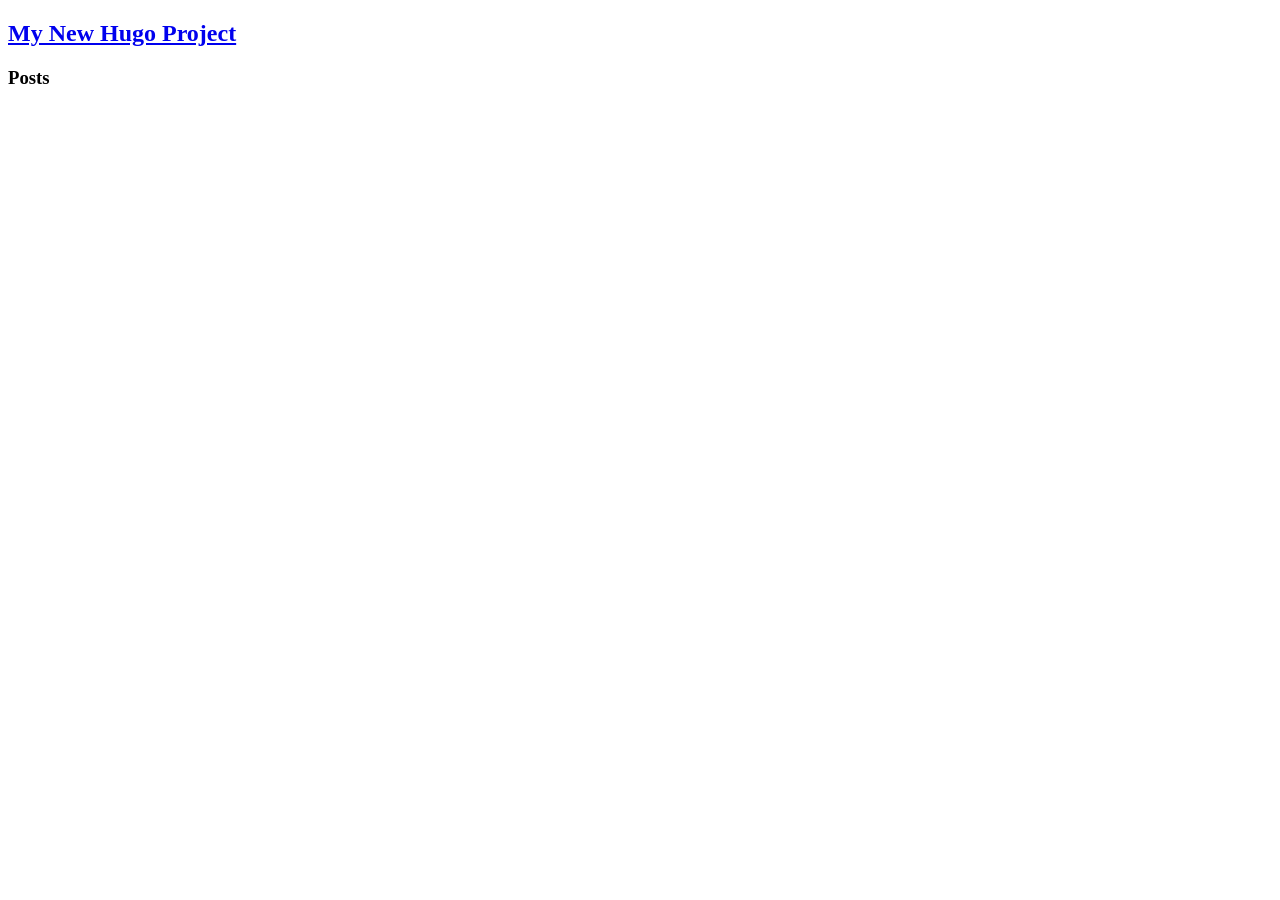
==== public/index.html @ 408fd228 "initial new commit" ====
<!DOCTYPE html>
<html lang="en"><head>
	<meta name="generator" content="Hugo 0.165.0"><script src="/livereload.js?mindelay=10&amp;v=2&amp;port=1313&amp;path=livereload" data-no-instant defer></script>
    <meta charset="utf-8">
    <meta name="viewport" content="width=device-width, initial-scale=1.0">
    
    <link rel="shortcut icon" href="http://localhost:1313/favicon.ico">
    <link rel="alternate" type="application/rss+xml" href="http://localhost:1313/index.xml" title="My New Hugo Project">
    
    <link rel="stylesheet" href="/css/style.min.css">

    <link rel="canonical" href="http://localhost:1313/" />
    <title>My New Hugo Project</title>
</head>
<body><header id="banner">
    <h2><a href="http://localhost:1313/">My New Hugo Project</a></h2>
    <nav>
        <ul>
            
        </ul>
    </nav>
</header>
<main id="content">
<h3>Posts</h3>
<ul id="posts">
</ul>

        </main><footer id="footer">
    
</footer>
</body>
</html>
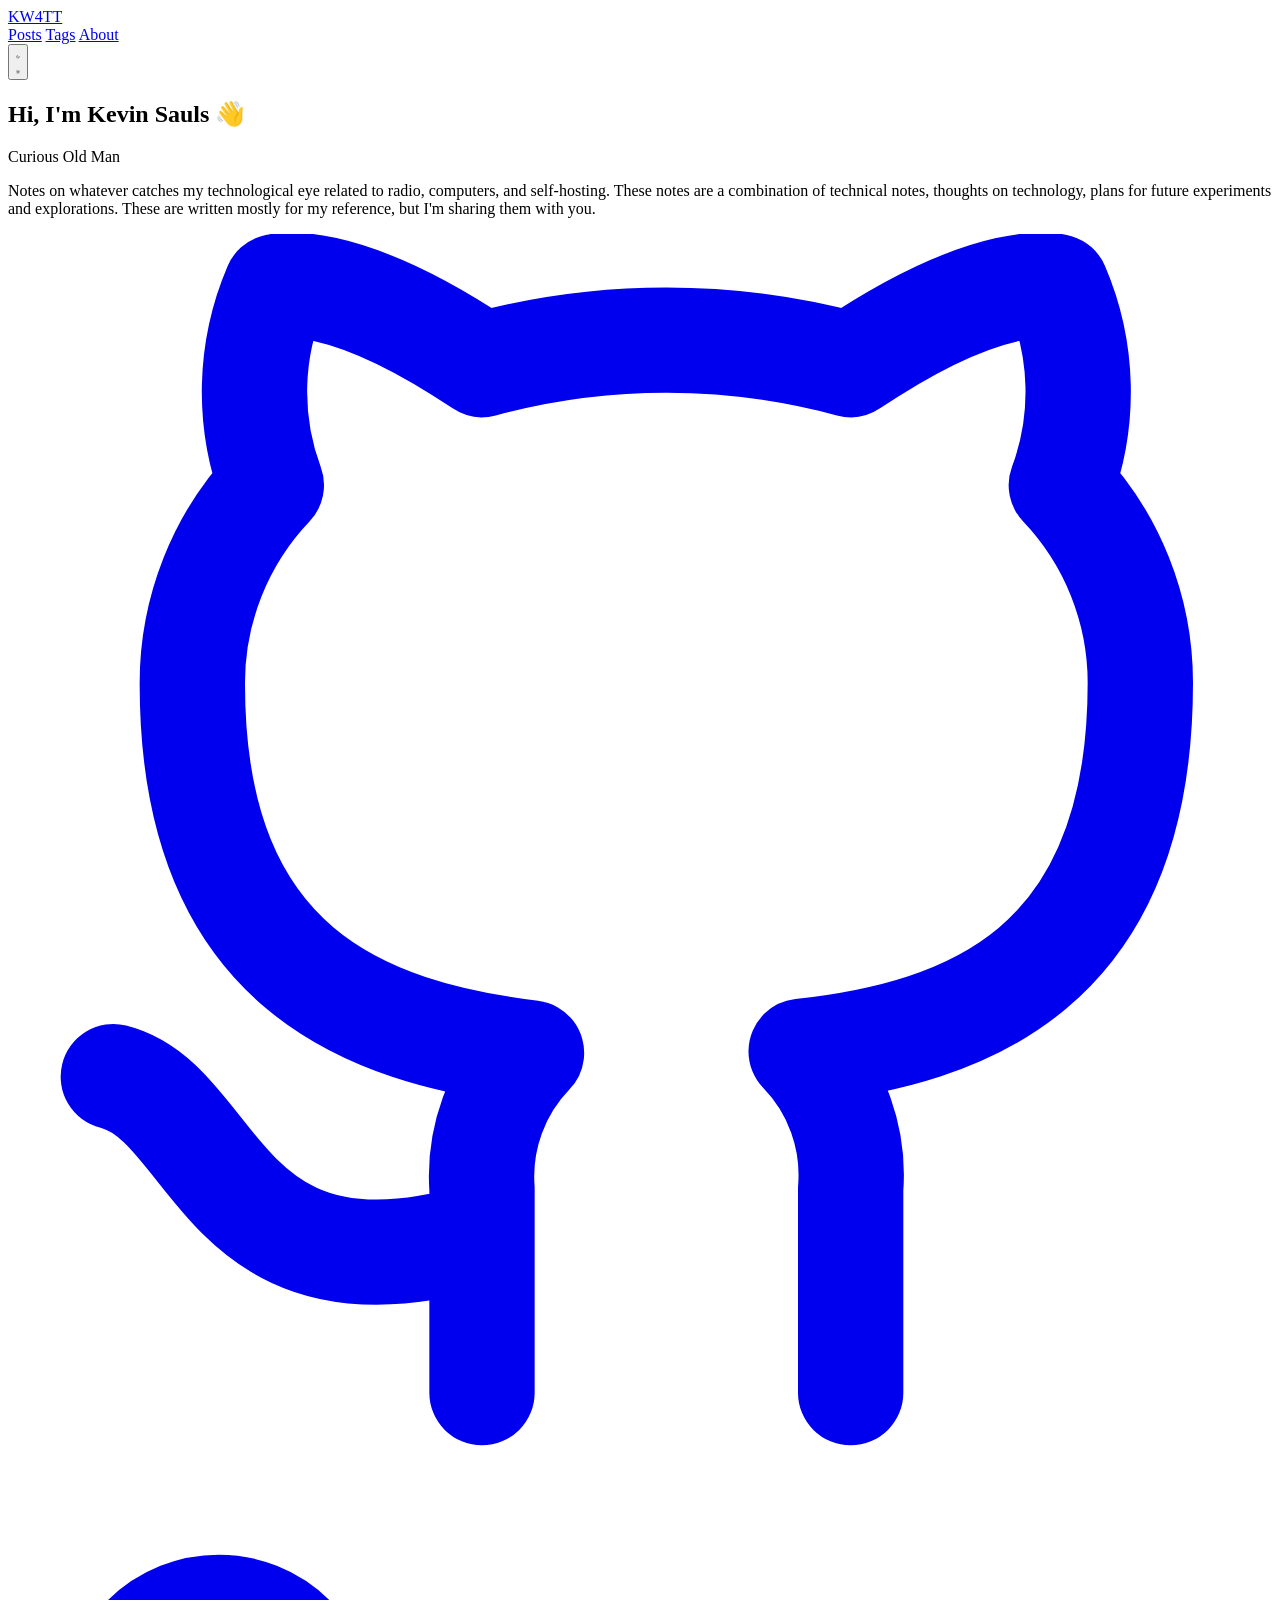
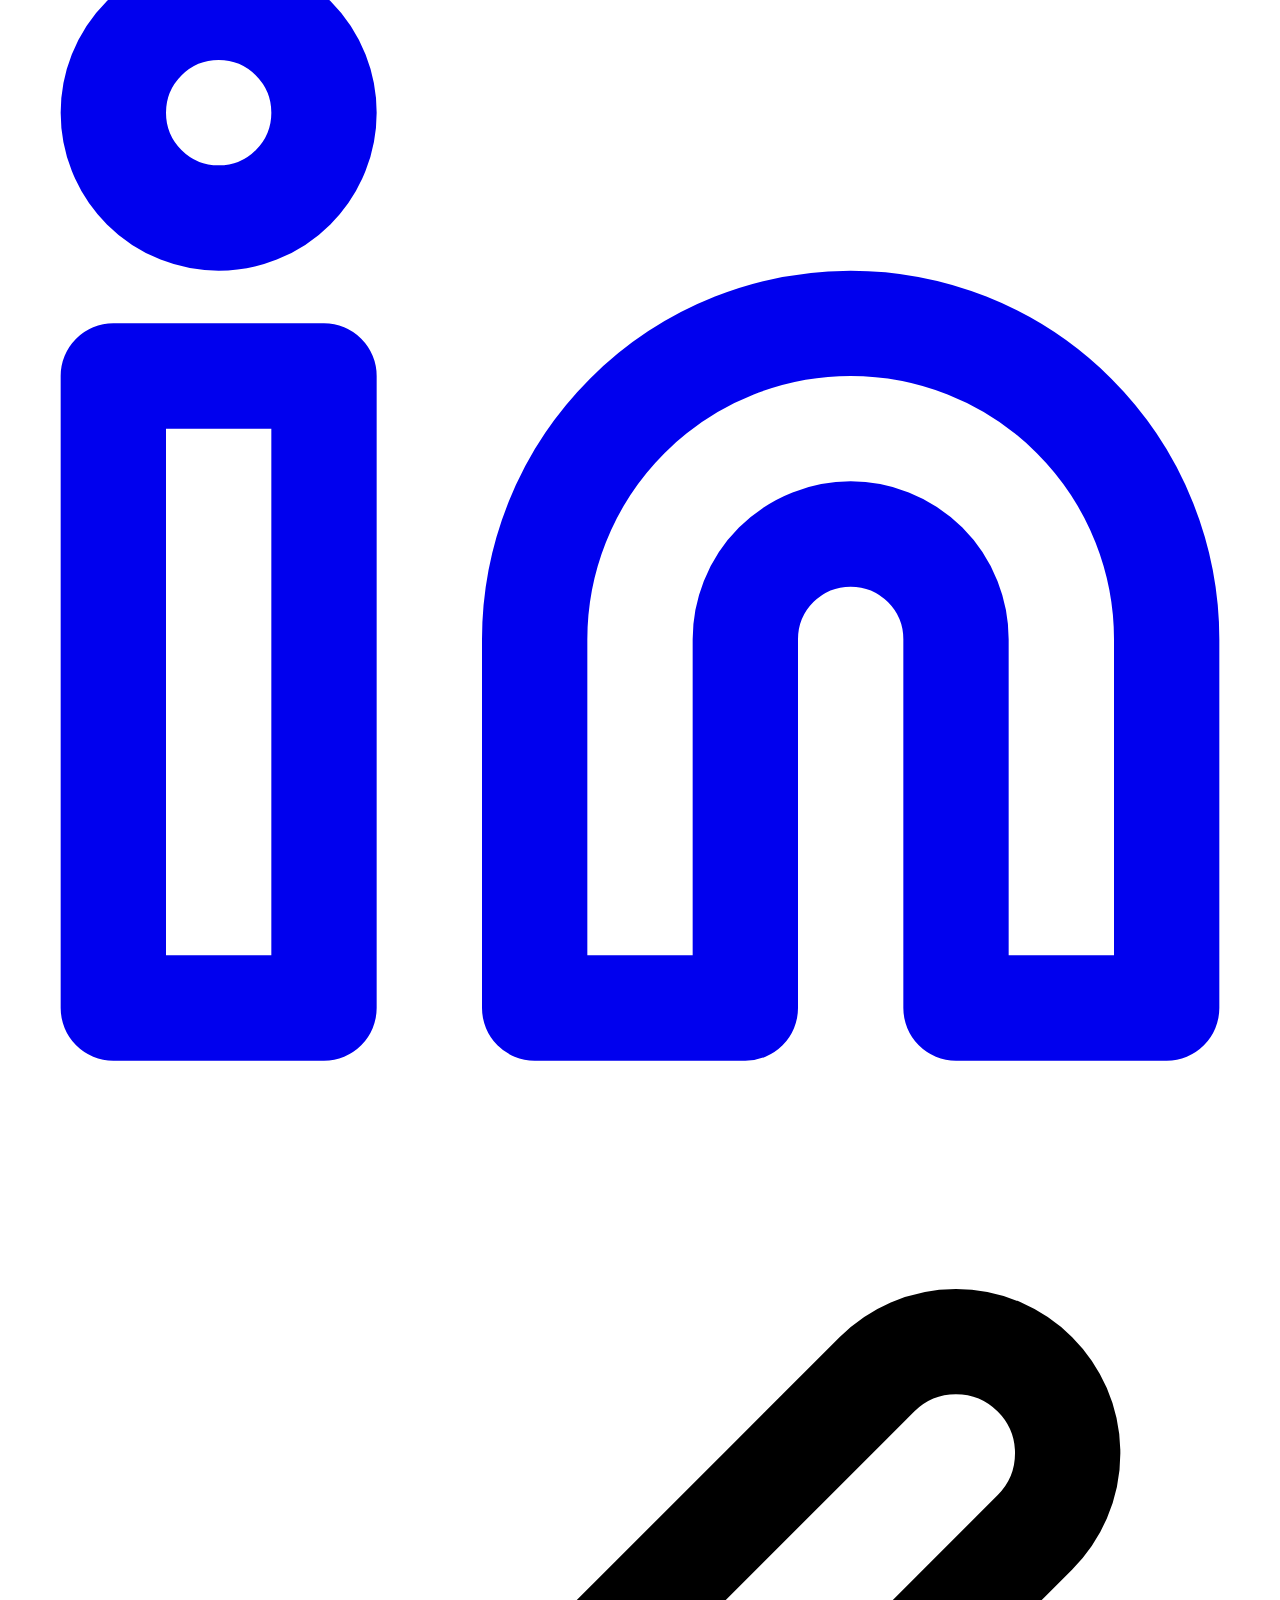
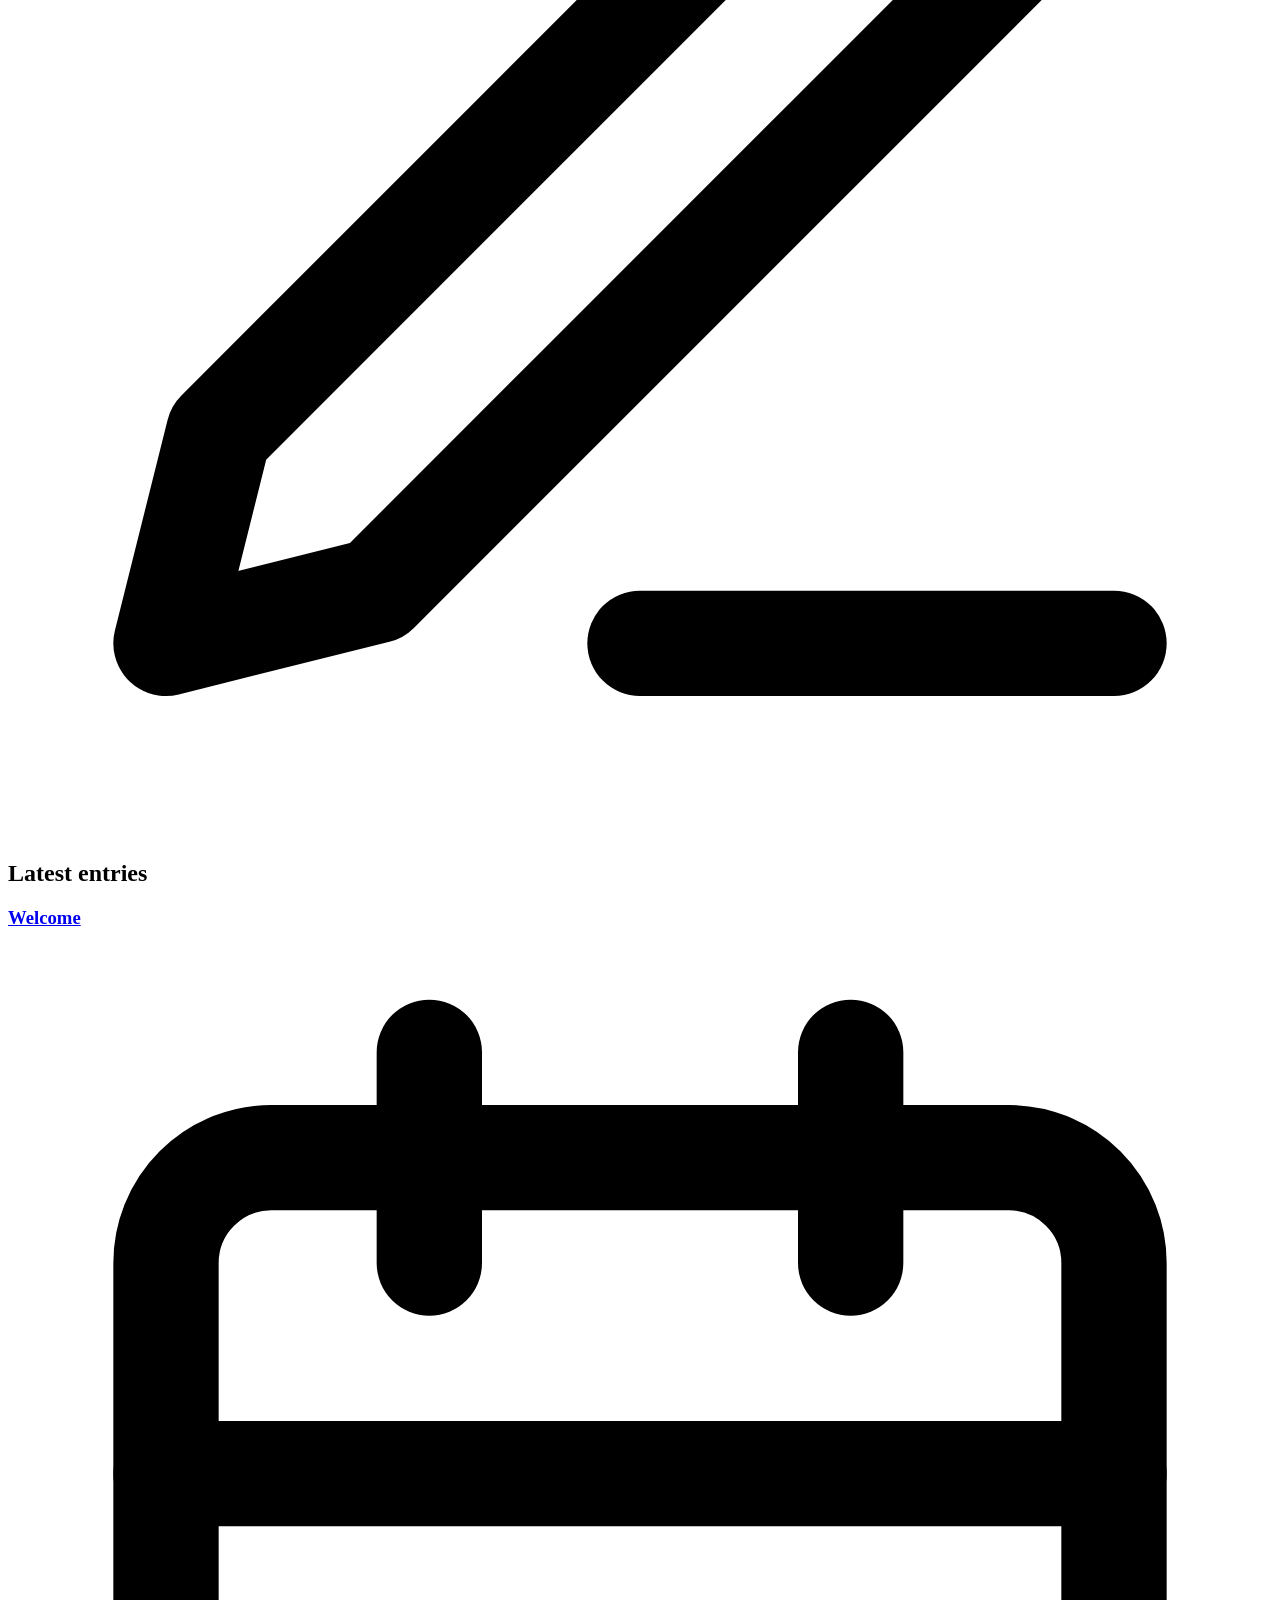
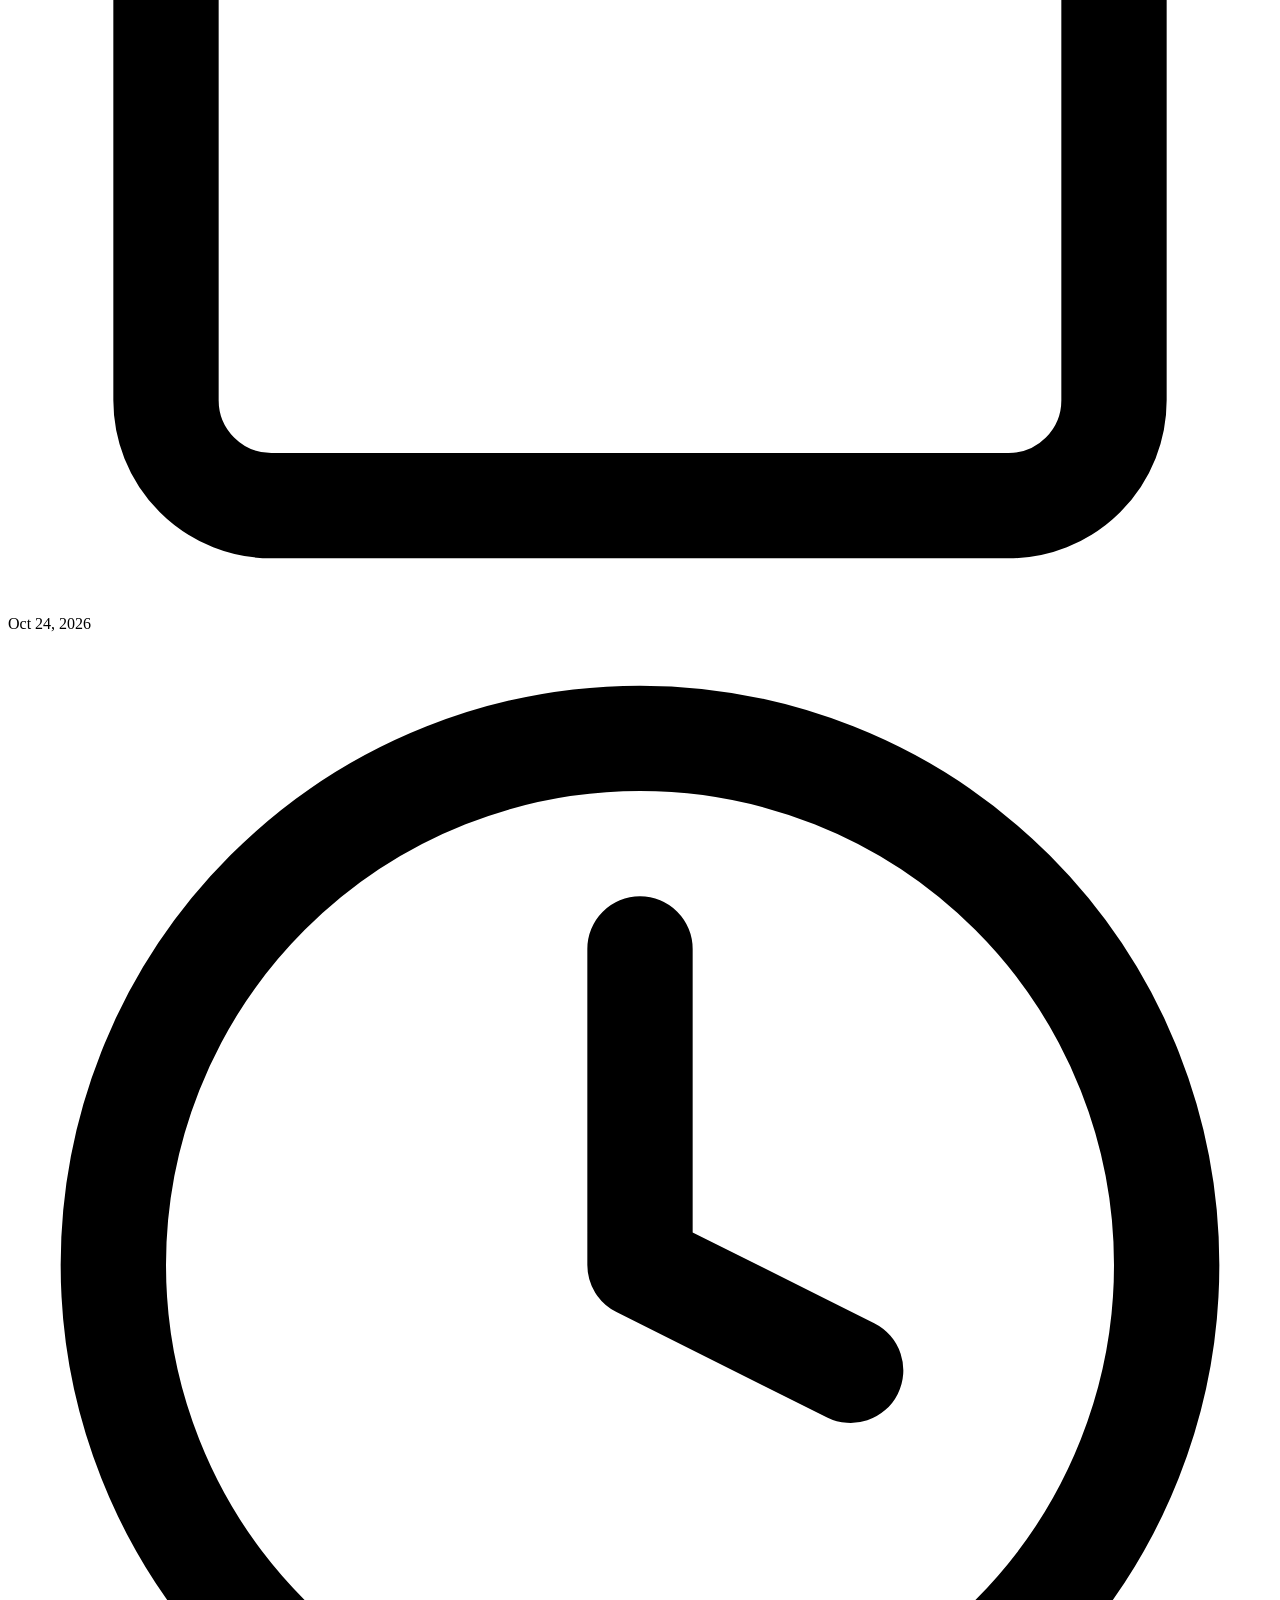
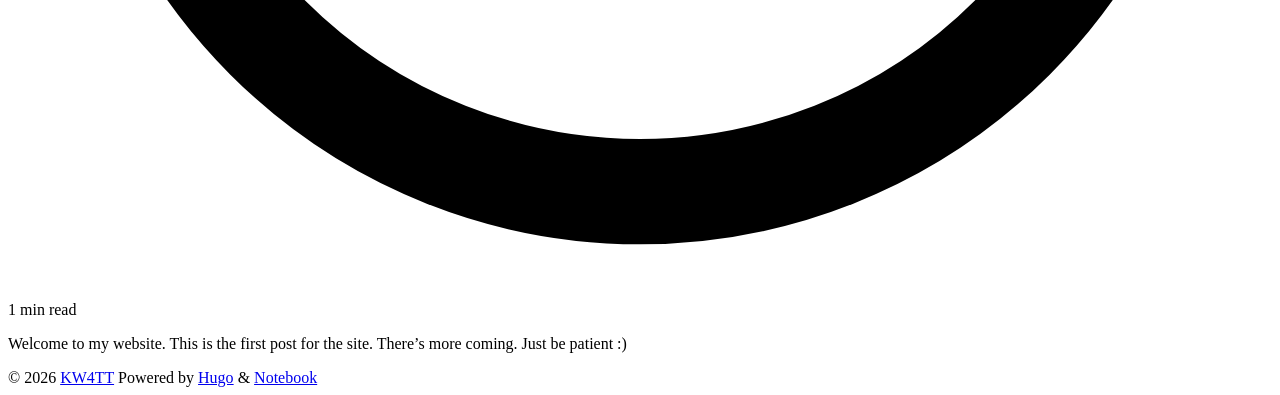
==== commit 7a92f3f2: "made adjustments and wrote about and first post" ====
--- a/public/index.html
+++ b/public/index.html
@@ -1,32 +1,120 @@
 <!DOCTYPE html>
-<html lang="en"><head>
+<html lang="en">
+<head>
 	<meta name="generator" content="Hugo 0.165.0"><script src="/livereload.js?mindelay=10&amp;v=2&amp;port=1313&amp;path=livereload" data-no-instant defer></script>
-    <meta charset="utf-8">
-    <meta name="viewport" content="width=device-width, initial-scale=1.0">
+  <meta charset="utf-8">
+<meta name="viewport" content="width=device-width, initial-scale=1"><script>
+  (function () {
+    try {
+      var t = localStorage.getItem("theme") || "light";
+      if (t === "dark") document.documentElement.setAttribute("data-theme", "dark");
+    } catch (e) {}
+  })();
+</script><title>KW4TT</title>
+
+<meta name="description" content="Notes on whatever catches my technological eye related to radio, computers, and self-hosting.  These notes are a combination of technical notes, thoughts on technology, plans for future experiments and explorations.   These are written mostly for my reference, but I&#39;m sharing them with you.">
+<meta name="author" content="Kevin Sauls ">
+
+<link rel="icon" href="/favicon.ico">
+
+
+<link rel="stylesheet" href="/css/notebook.min.23e375553c6d4d35fdb2b184216405fc422eaf1c88a4ac3a3f1e7b59e74ee858.css" integrity="sha256-I&#43;N1VTxtTTX9srGEIWQF/EIurxyIpKw6Px57WedO6Fg=">
+
+
+
+</head>
+<body>
+  <div class="sheet">
+    <aside class="rail">
+  <a class="brand" href="/">KW4TT</a>
+  
+  <nav class="spine-nav">
     
-    <link rel="shortcut icon" href="http://localhost:1313/favicon.ico">
-    <link rel="alternate" type="application/rss+xml" href="http://localhost:1313/index.xml" title="My New Hugo Project">
+      
+      <a class="spine-link" href="/posts/">Posts</a>
     
-    <link rel="stylesheet" href="/css/style.min.css">
+      
+      <a class="spine-link" href="/tags/">Tags</a>
+    
+      
+      <a class="spine-link" href="/about/">About</a>
+    
+  </nav>
+  <button class="theme-toggle" type="button" aria-label="Toggle dark mode" title="Toggle theme">
+    <svg class="icon icon--moon" viewBox="0 0 24 24" fill="none" stroke="currentColor" stroke-width="2" stroke-linecap="round" stroke-linejoin="round" aria-hidden="true"><path d="M21 12.79A9 9 0 1 1 11.21 3 7 7 0 0 0 21 12.79z"/></svg>
+<svg class="icon icon--sun" viewBox="0 0 24 24" fill="none" stroke="currentColor" stroke-width="2" stroke-linecap="round" stroke-linejoin="round" aria-hidden="true"><circle cx="12" cy="12" r="5"/><line x1="12" y1="1" x2="12" y2="3"/><line x1="12" y1="21" x2="12" y2="23"/><line x1="4.22" y1="4.22" x2="5.64" y2="5.64"/><line x1="18.36" y1="18.36" x2="19.78" y2="19.78"/><line x1="1" y1="12" x2="3" y2="12"/><line x1="21" y1="12" x2="23" y2="12"/><line x1="4.22" y1="19.78" x2="5.64" y2="18.36"/><line x1="18.36" y1="5.64" x2="19.78" y2="4.22"/></svg>
 
-    <link rel="canonical" href="http://localhost:1313/" />
-    <title>My New Hugo Project</title>
-</head>
-<body><header id="banner">
-    <h2><a href="http://localhost:1313/">My New Hugo Project</a></h2>
-    <nav>
-        <ul>
-            
-        </ul>
-    </nav>
-</header>
-<main id="content">
-<h3>Posts</h3>
-<ul id="posts">
-</ul>
+  </button>
+</aside>
 
-        </main><footer id="footer">
+    <div class="page-col">
+      <main class="paper">
+        
+<section class="intro-card">
+  <span class="intro-card__tape" aria-hidden="true"></span>
+  <h1 class="intro-card__name">Hi, I'm Kevin Sauls  <span class="wave" aria-hidden="true">👋</span></h1>
+  <p class="intro-card__role">Curious Old Man</p>
+  <p class="intro-card__bio">Notes on whatever catches my technological eye related to radio, computers, and self-hosting.  These notes are a combination of technical notes, thoughts on technology, plans for future experiments and explorations.   These are written mostly for my reference, but I&#39;m sharing them with you.</p>
+  <div class="intro-card__links">
     
+      <a href="https://github.com/your-handle" target="_blank" rel="noopener" aria-label="Github" title="Github"><svg class="icon icon--github" viewBox="0 0 24 24" fill="none" stroke="currentColor" stroke-width="2" stroke-linecap="round" stroke-linejoin="round" aria-hidden="true"><path d="M9 19c-5 1.5-5-2.5-7-3m14 6v-3.87a3.37 3.37 0 0 0-.94-2.61c3.14-.35 6.44-1.54 6.44-7A5.44 5.44 0 0 0 20 4.77 5.07 5.07 0 0 0 19.91 1S18.73.65 16 2.48a13.38 13.38 0 0 0-7 0C6.27.65 5.09 1 5.09 1A5.07 5.07 0 0 0 5 4.77a5.44 5.44 0 0 0-1.5 3.78c0 5.42 3.3 6.61 6.44 7A3.37 3.37 0 0 0 9 18.13V22"/></svg>
+</a>
+    
+      <a href="https://www.linkedin.com/in/your-handle/" target="_blank" rel="noopener" aria-label="Linkedin" title="Linkedin"><svg class="icon icon--linkedin" viewBox="0 0 24 24" fill="none" stroke="currentColor" stroke-width="2" stroke-linecap="round" stroke-linejoin="round" aria-hidden="true"><path d="M16 8a6 6 0 0 1 6 6v7h-4v-7a2 2 0 0 0-2-2 2 2 0 0 0-2 2v7h-4v-7a6 6 0 0 1 6-6z"/><rect x="2" y="9" width="4" height="12"/><circle cx="4" cy="4" r="2"/></svg>
+</a>
+    
+  </div>
+</section>
+
+<section class="posts">
+  <h2 class="section-label"><svg class="icon icon--pencil" viewBox="0 0 24 24" fill="none" stroke="currentColor" stroke-width="2" stroke-linecap="round" stroke-linejoin="round" aria-hidden="true"><path d="M12 20h9"/><path d="M16.5 3.5a2.12 2.12 0 0 1 3 3L7 19l-4 1 1-4z"/></svg>
+<span>Latest entries</span></h2>
+  <div class="card-grid">
+    
+      <article class="post-card">
+  <a class="post-card__link" href="/posts/welcome/">
+    <h3 class="post-card__title">Welcome</h3>
+  </a>
+  <div class="post-card__meta">
+    <span><svg class="icon icon--calendar" viewBox="0 0 24 24" fill="none" stroke="currentColor" stroke-width="2" stroke-linecap="round" stroke-linejoin="round" aria-hidden="true"><rect x="3" y="4" width="18" height="18" rx="2"/><line x1="16" y1="2" x2="16" y2="6"/><line x1="8" y1="2" x2="8" y2="6"/><line x1="3" y1="10" x2="21" y2="10"/></svg>
+Oct 24, 2026</span>
+    <span><svg class="icon icon--clock" viewBox="0 0 24 24" fill="none" stroke="currentColor" stroke-width="2" stroke-linecap="round" stroke-linejoin="round" aria-hidden="true"><circle cx="12" cy="12" r="10"/><polyline points="12 6 12 12 16 14"/></svg>
+1 min read</span>
+  </div>
+  <p class="post-card__summary">Welcome to my website.
+This is the first post for the site. There&rsquo;s more coming.
+Just be patient :)
+</p>
+  
+</article>
+
+    
+  </div>
+</section>
+
+      </main>
+      <footer class="footer">
+  <span>&copy; 2026 <a href="/">KW4TT</a></span>
+  <span>Powered by <a href="https://gohugo.io/" rel="noopener noreferrer" target="_blank">Hugo</a> &amp; <a href="https://github.com/its-ammu/hugo-notebook" rel="noopener noreferrer" target="_blank">Notebook</a></span>
 </footer>
+
+    </div>
+  </div>
+  <script>
+    (function () {
+      var btn = document.querySelector(".theme-toggle");
+      if (!btn) return;
+      btn.addEventListener("click", function () {
+        var isDark = document.documentElement.getAttribute("data-theme") === "dark";
+        if (isDark) {
+          document.documentElement.removeAttribute("data-theme");
+          try { localStorage.setItem("theme", "light"); } catch (e) {}
+        } else {
+          document.documentElement.setAttribute("data-theme", "dark");
+          try { localStorage.setItem("theme", "dark"); } catch (e) {}
+        }
+      });
+    })();
+  </script>
 </body>
 </html>
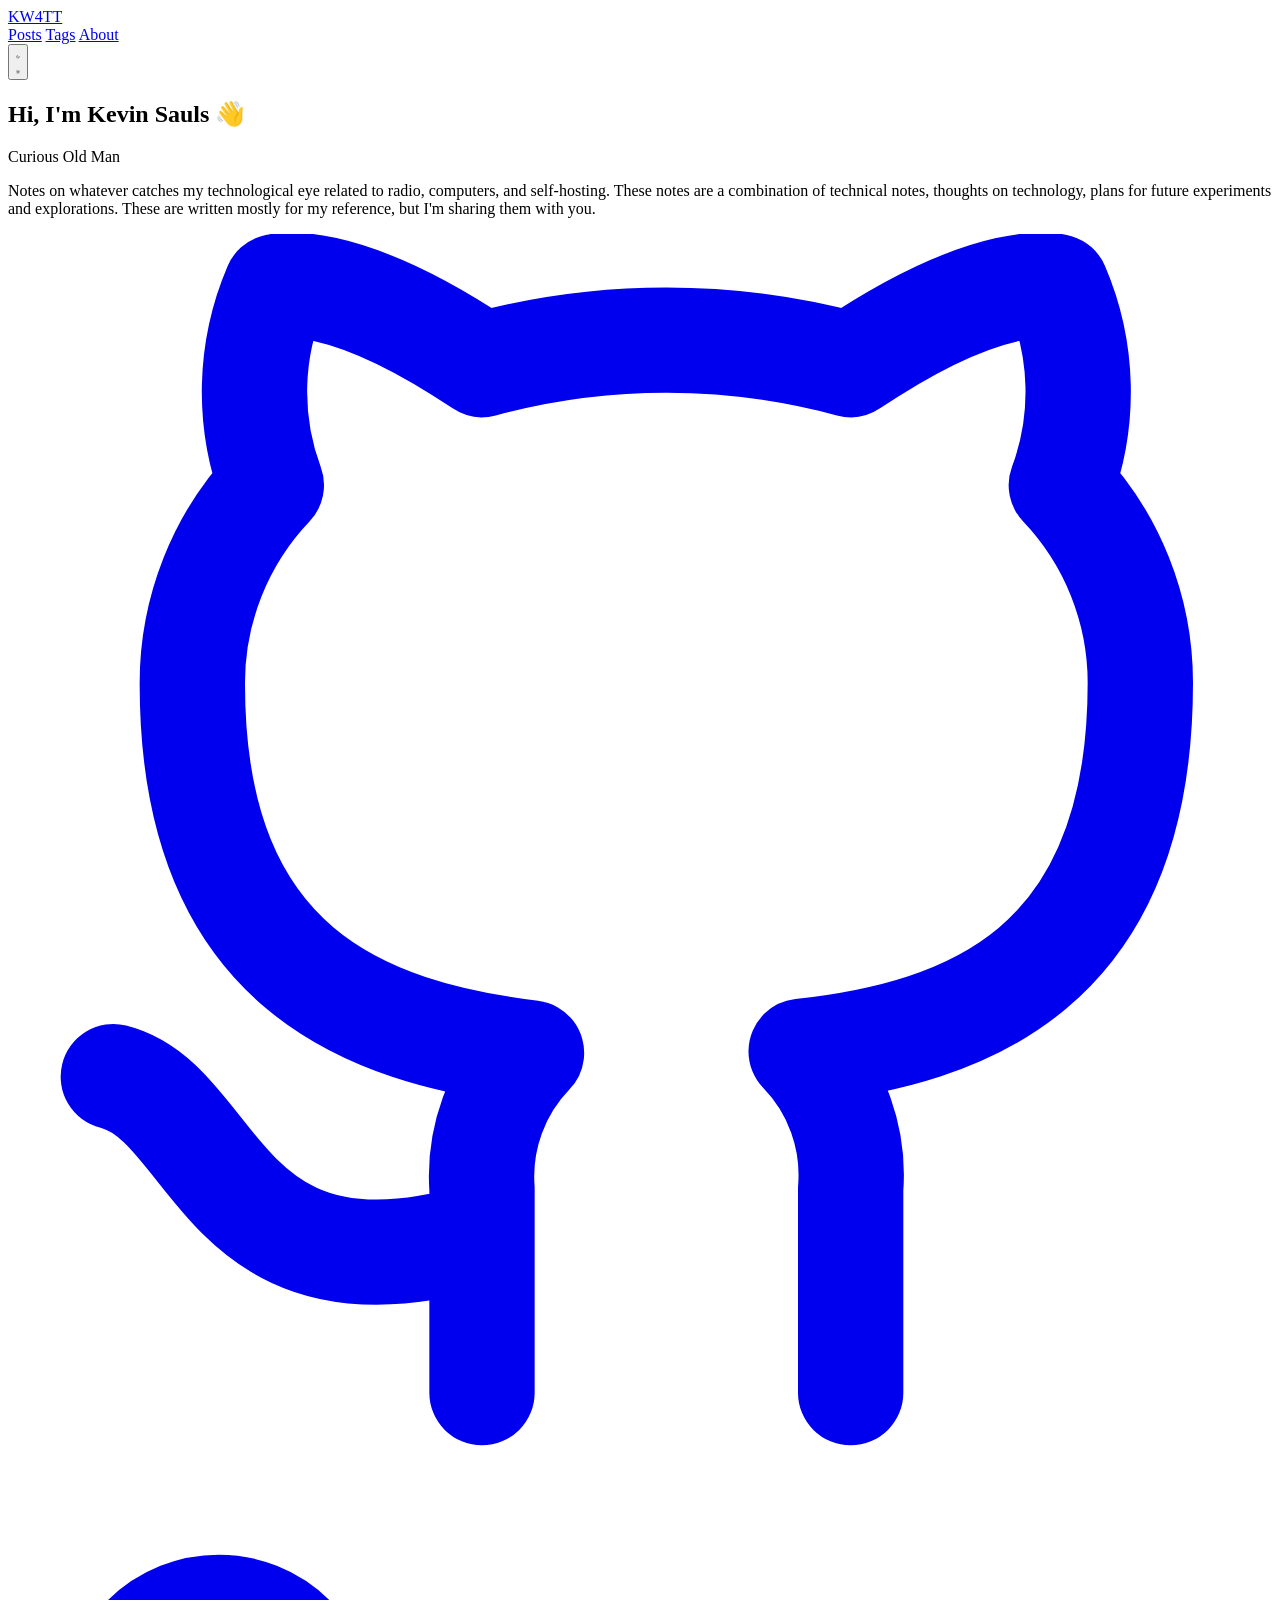
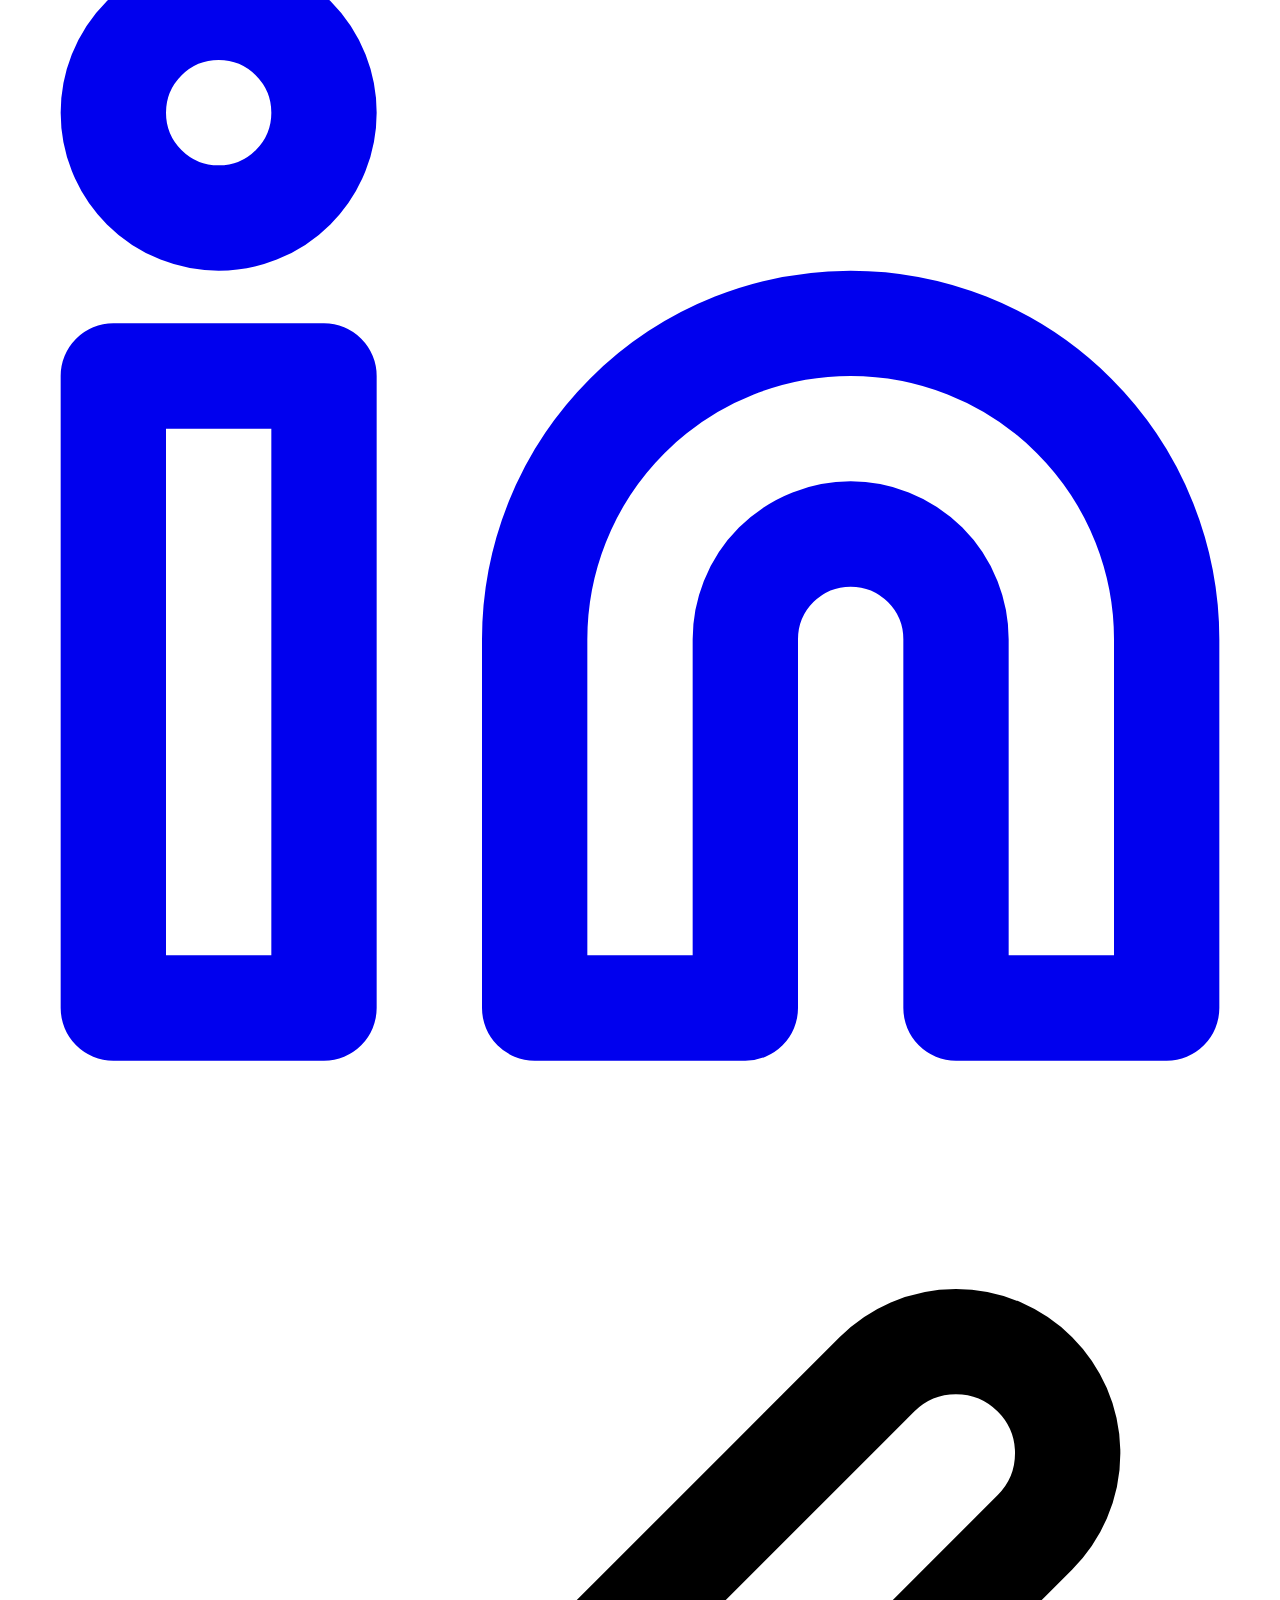
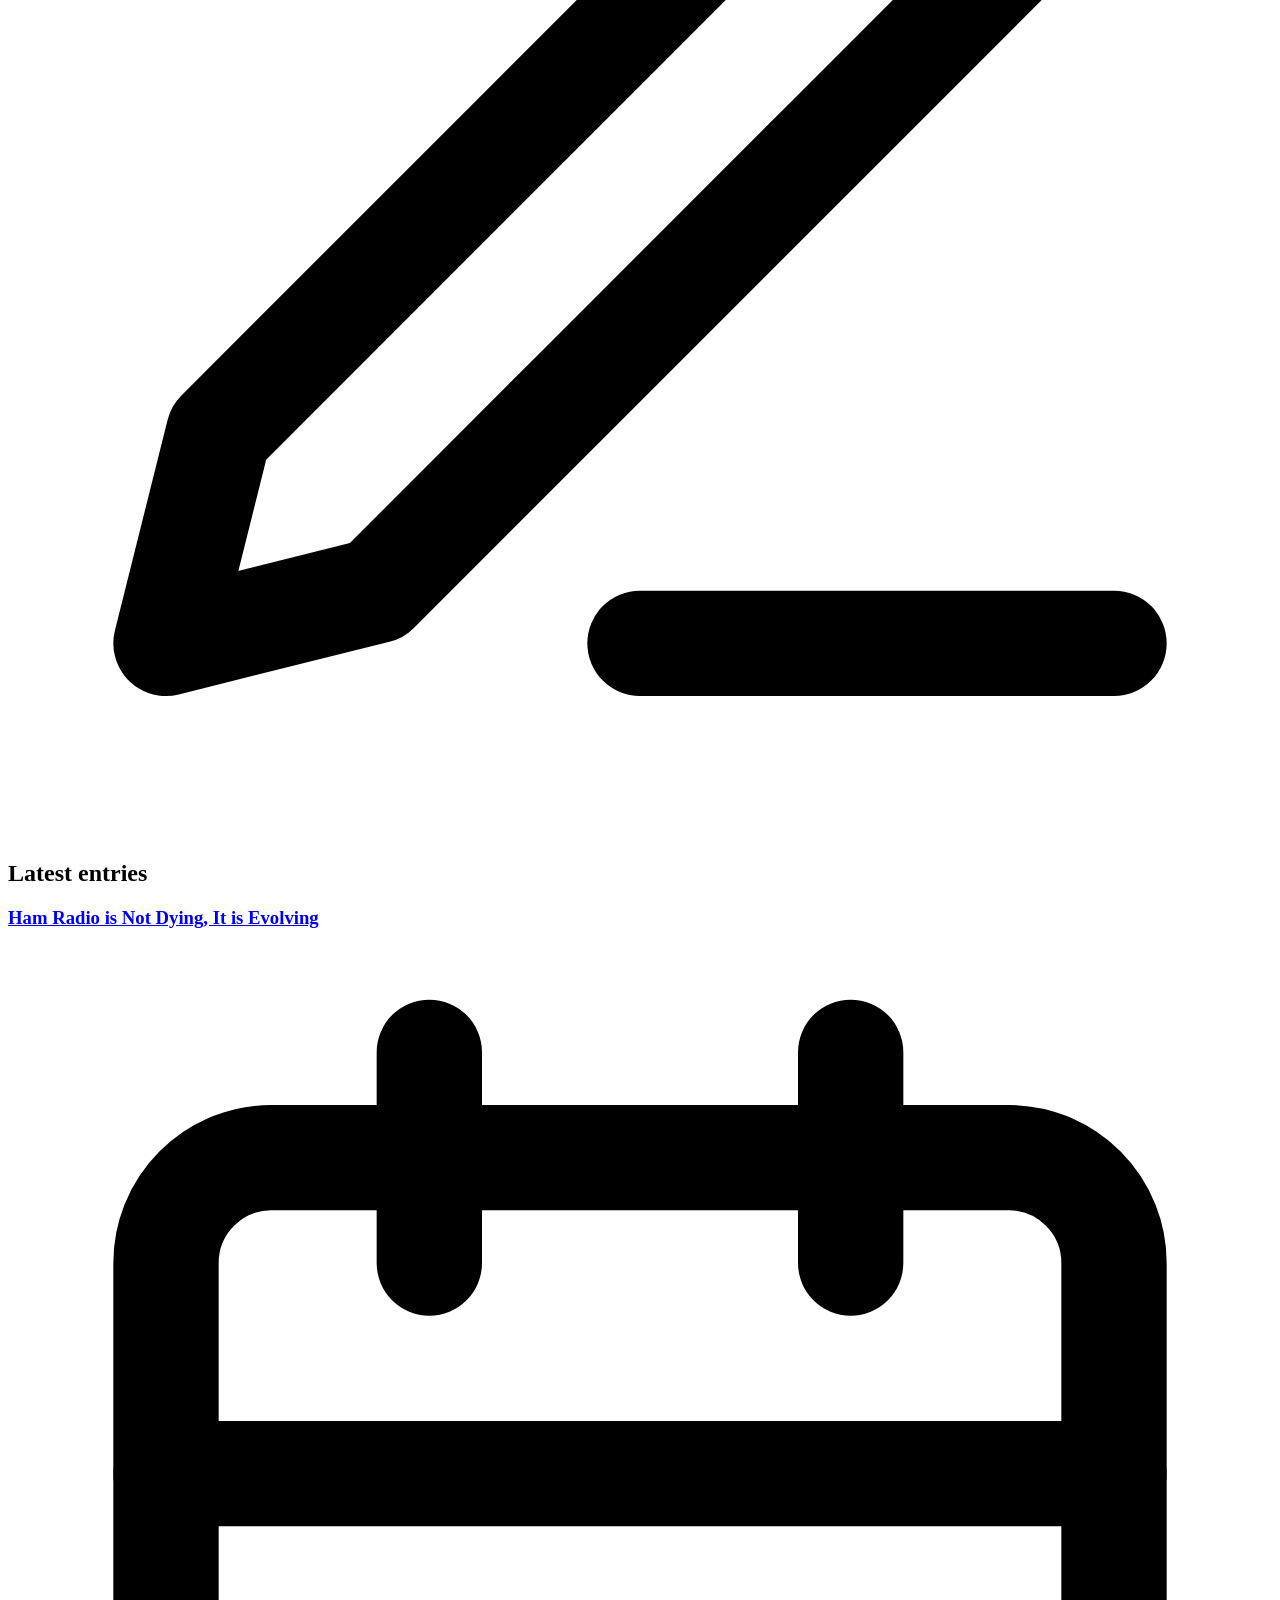
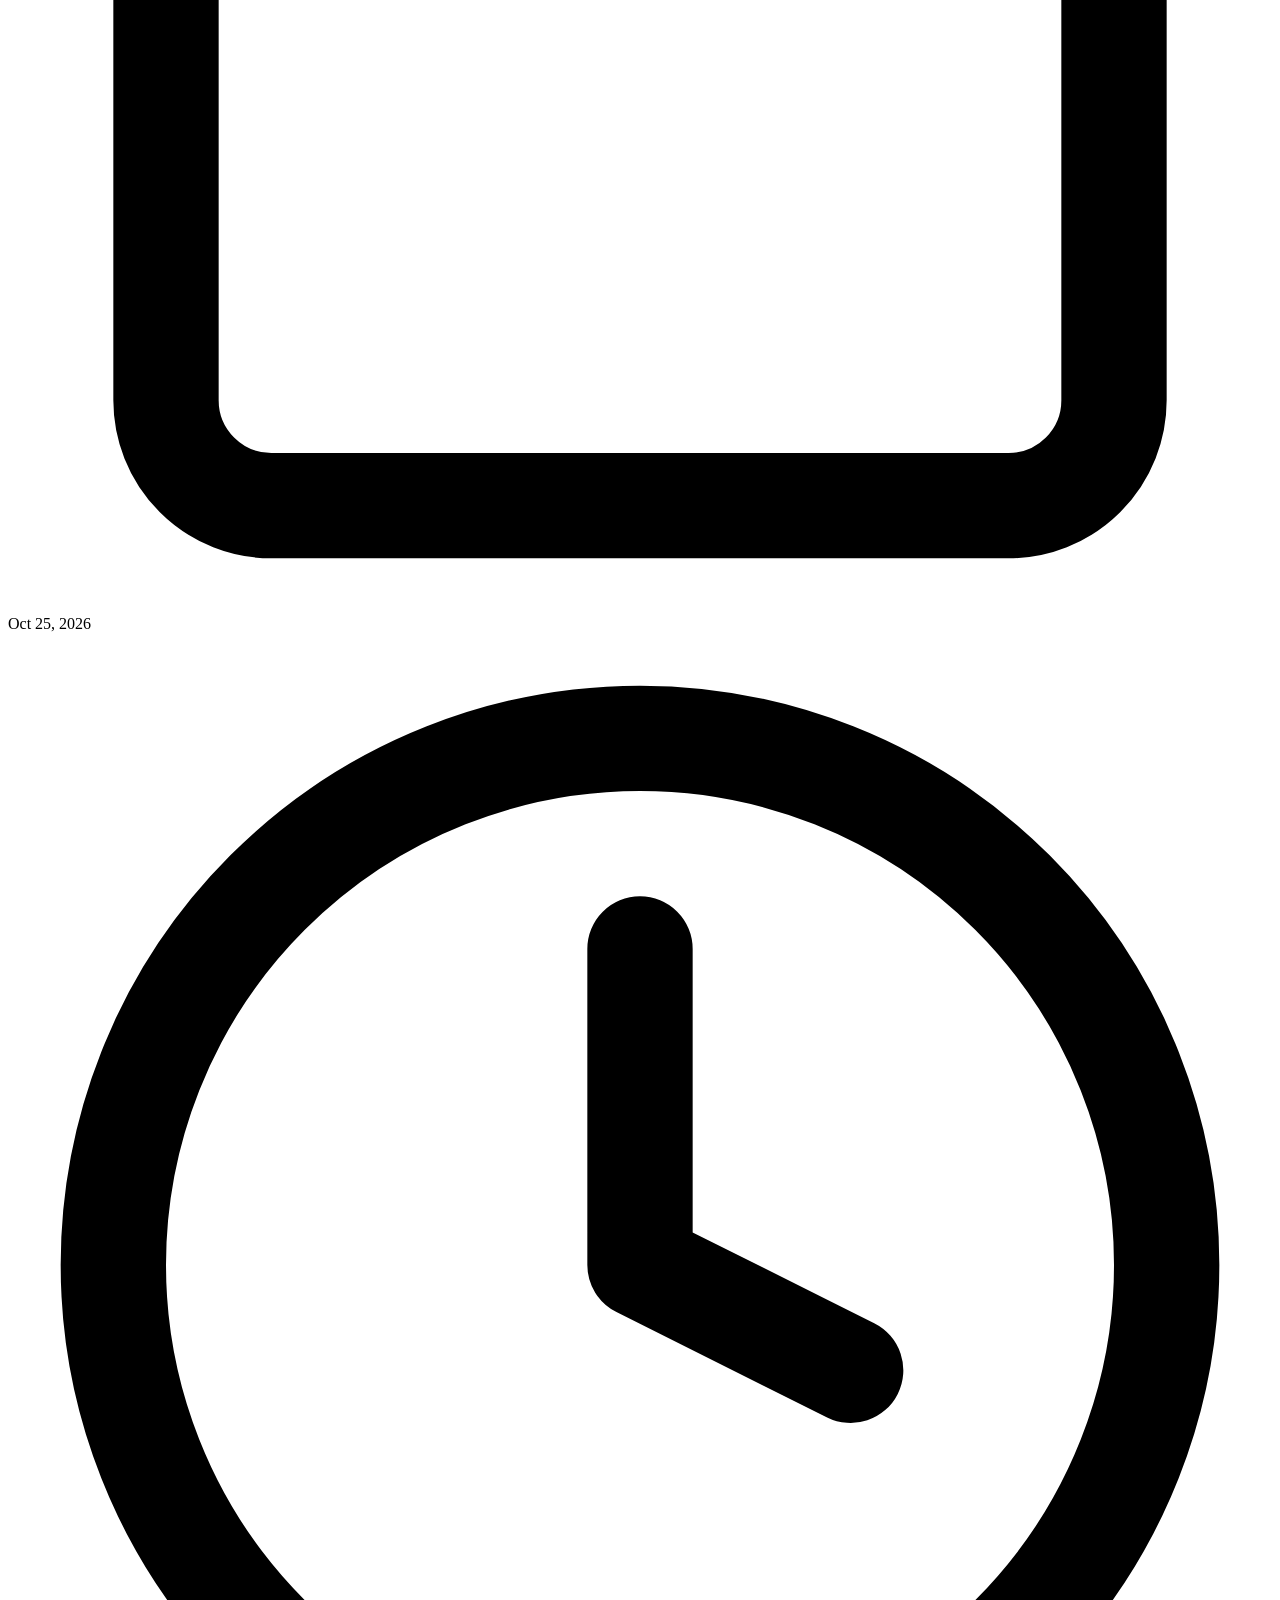
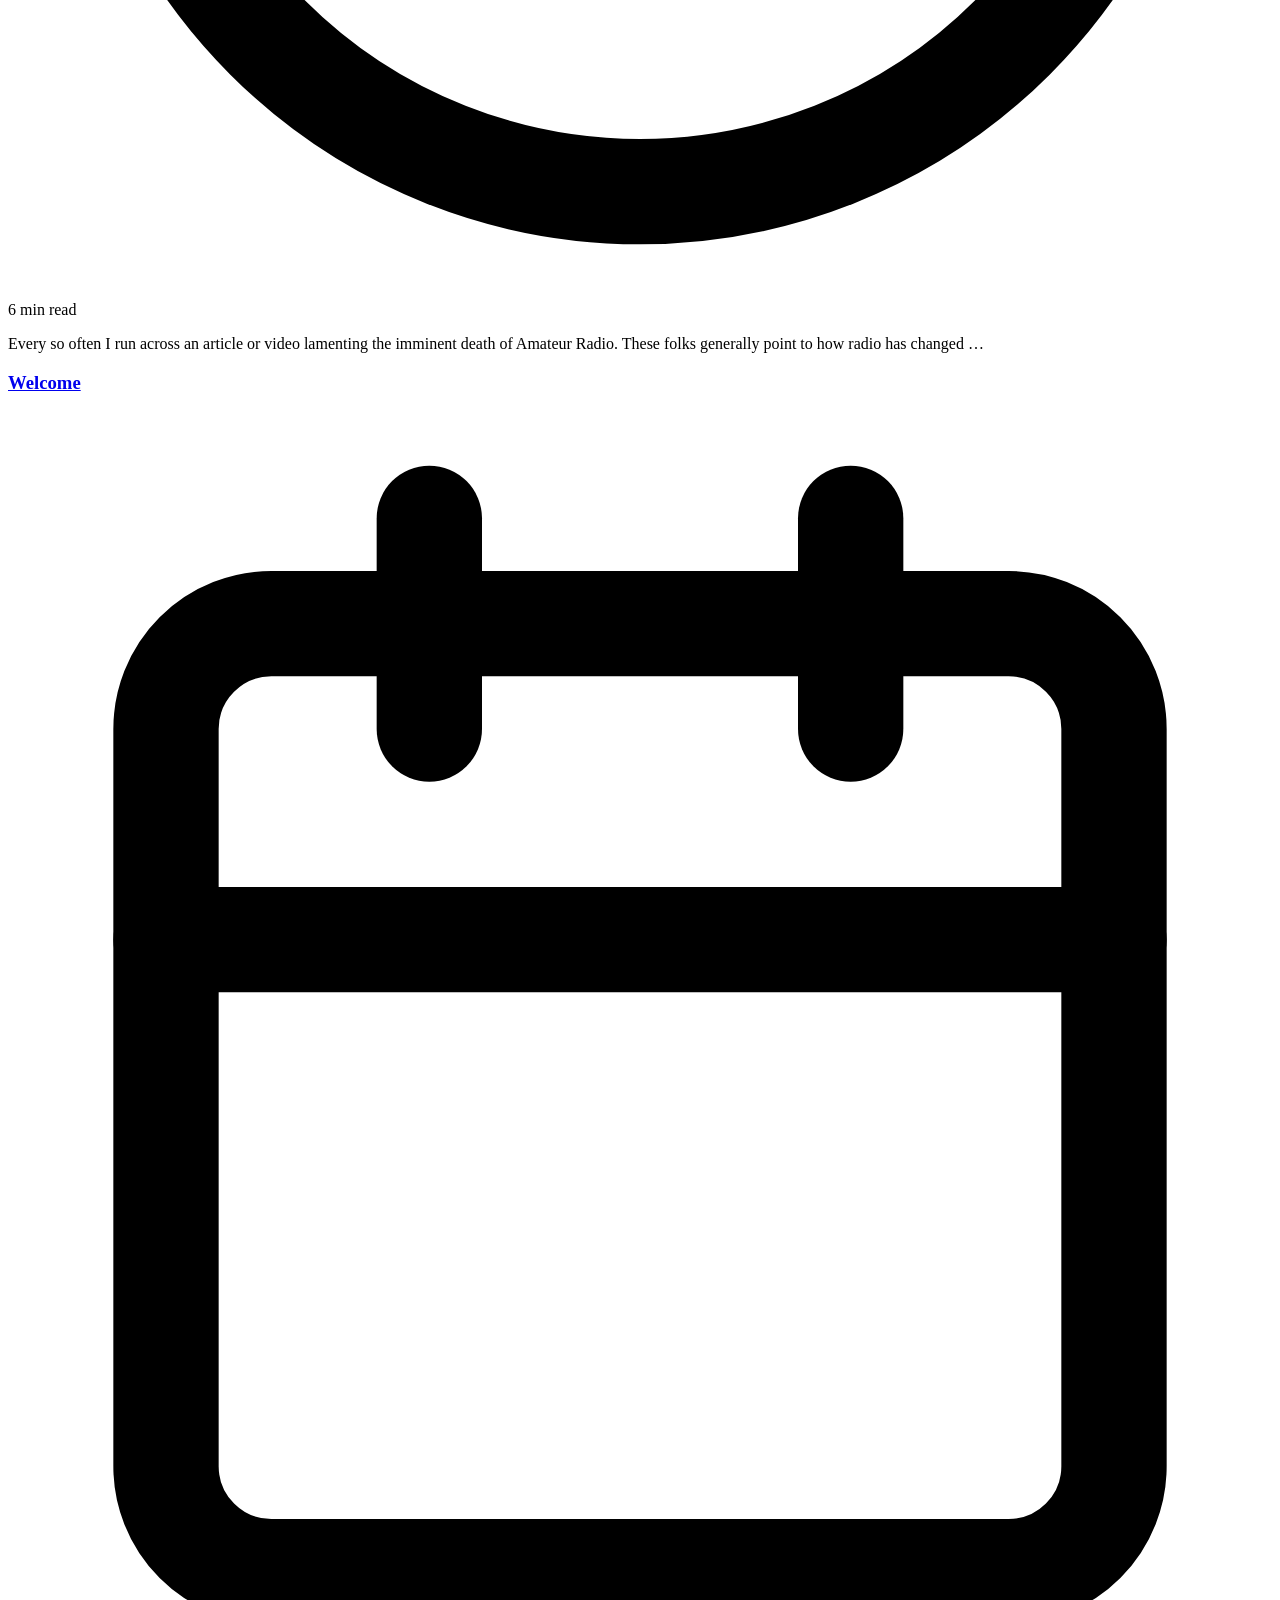
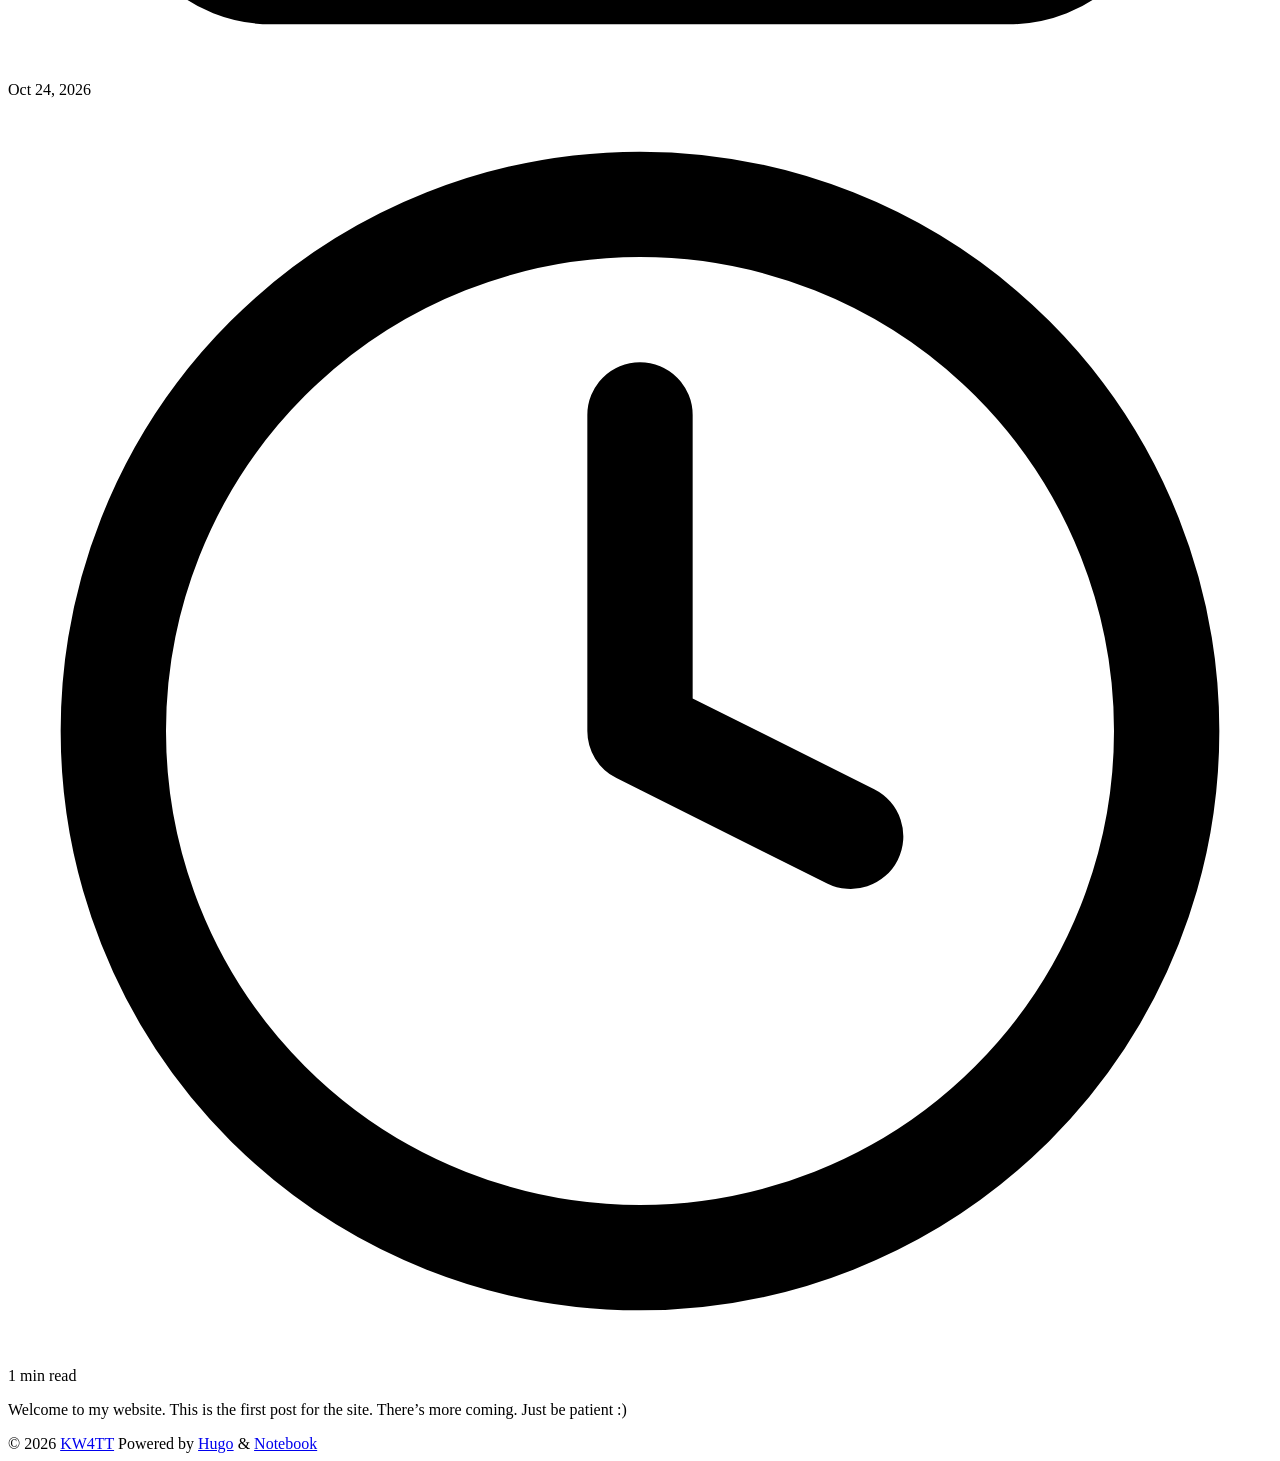
==== commit 074944b4: "added radio is not dying" ====
--- a/public/index.html
+++ b/public/index.html
@@ -72,6 +72,21 @@
   <div class="card-grid">
     
       <article class="post-card">
+  <a class="post-card__link" href="/posts/radiohobby/">
+    <h3 class="post-card__title">Ham Radio is Not Dying, It is Evolving</h3>
+  </a>
+  <div class="post-card__meta">
+    <span><svg class="icon icon--calendar" viewBox="0 0 24 24" fill="none" stroke="currentColor" stroke-width="2" stroke-linecap="round" stroke-linejoin="round" aria-hidden="true"><rect x="3" y="4" width="18" height="18" rx="2"/><line x1="16" y1="2" x2="16" y2="6"/><line x1="8" y1="2" x2="8" y2="6"/><line x1="3" y1="10" x2="21" y2="10"/></svg>
+Oct 25, 2026</span>
+    <span><svg class="icon icon--clock" viewBox="0 0 24 24" fill="none" stroke="currentColor" stroke-width="2" stroke-linecap="round" stroke-linejoin="round" aria-hidden="true"><circle cx="12" cy="12" r="10"/><polyline points="12 6 12 12 16 14"/></svg>
+6 min read</span>
+  </div>
+  <p class="post-card__summary">Every so often I run across an article or video lamenting the imminent death of Amateur Radio. These folks generally point to how radio has changed …</p>
+  
+</article>
+
+    
+      <article class="post-card">
   <a class="post-card__link" href="/posts/welcome/">
     <h3 class="post-card__title">Welcome</h3>
   </a>
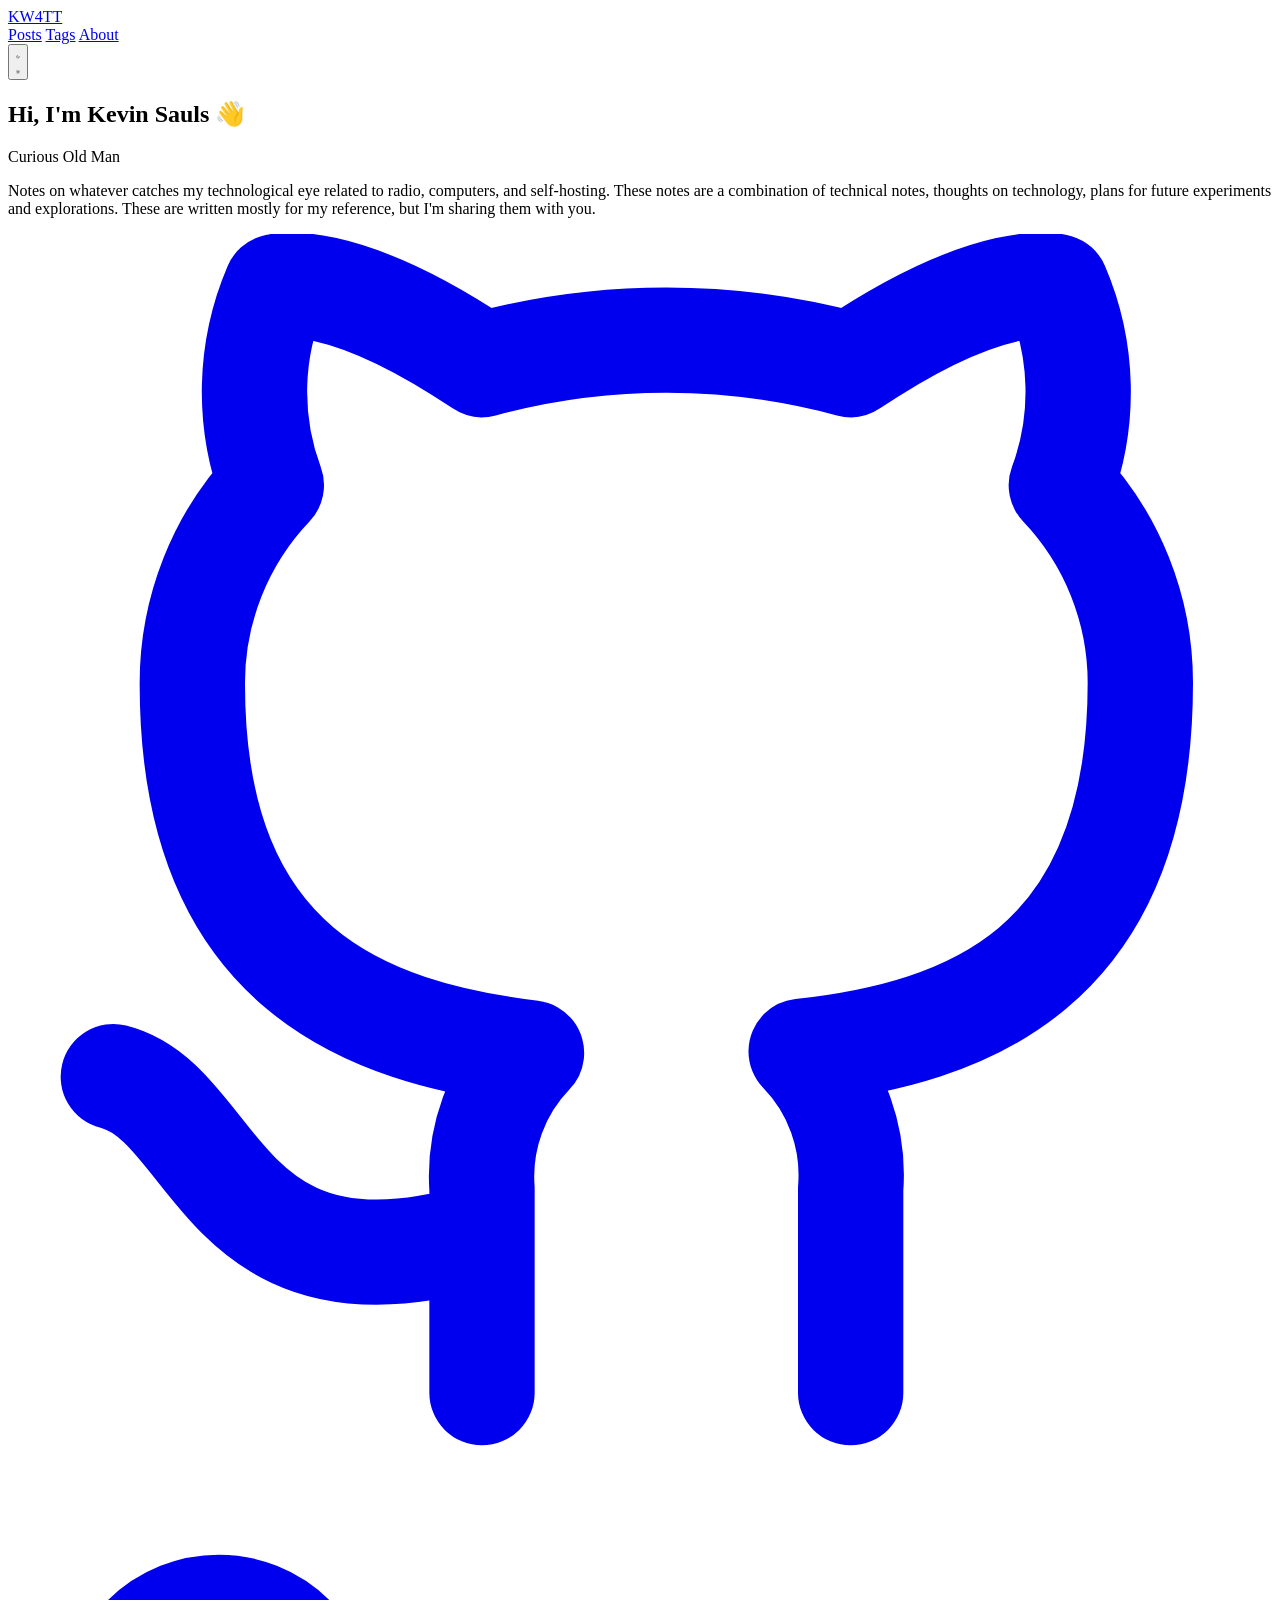
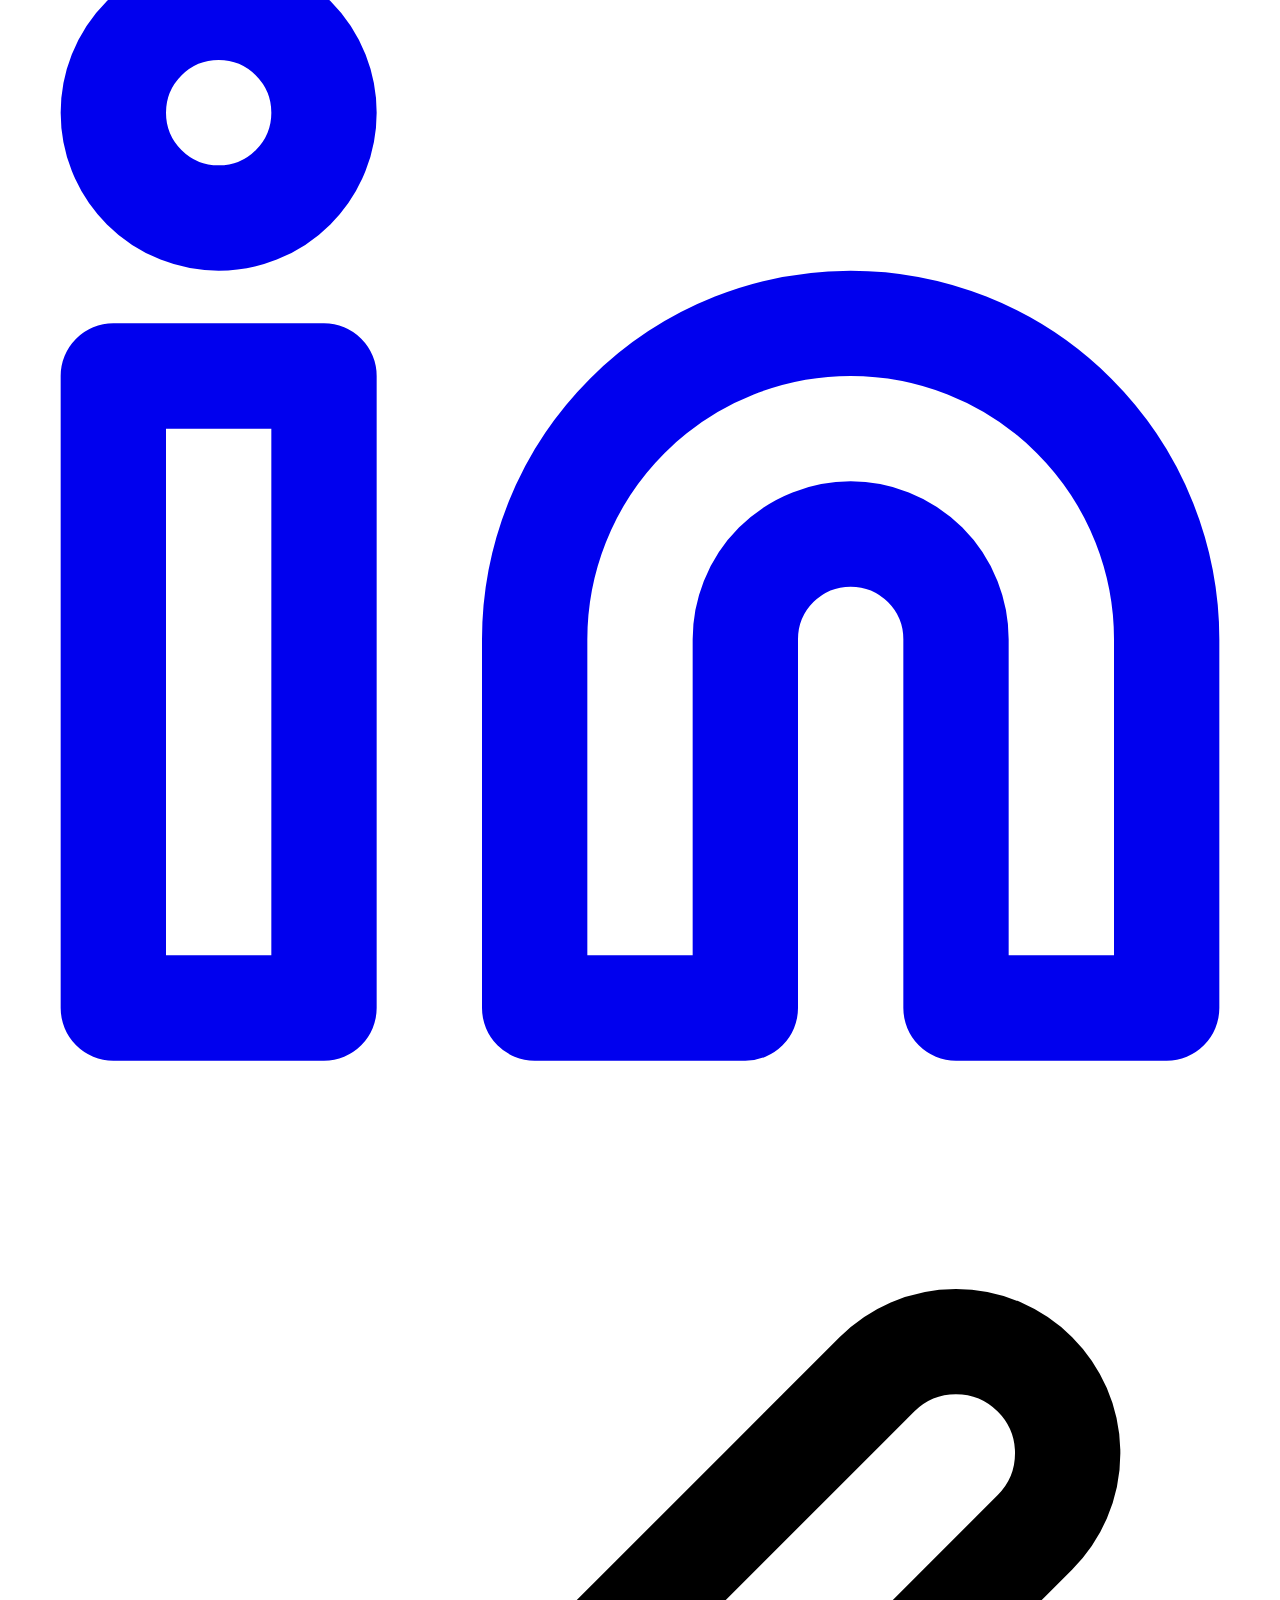
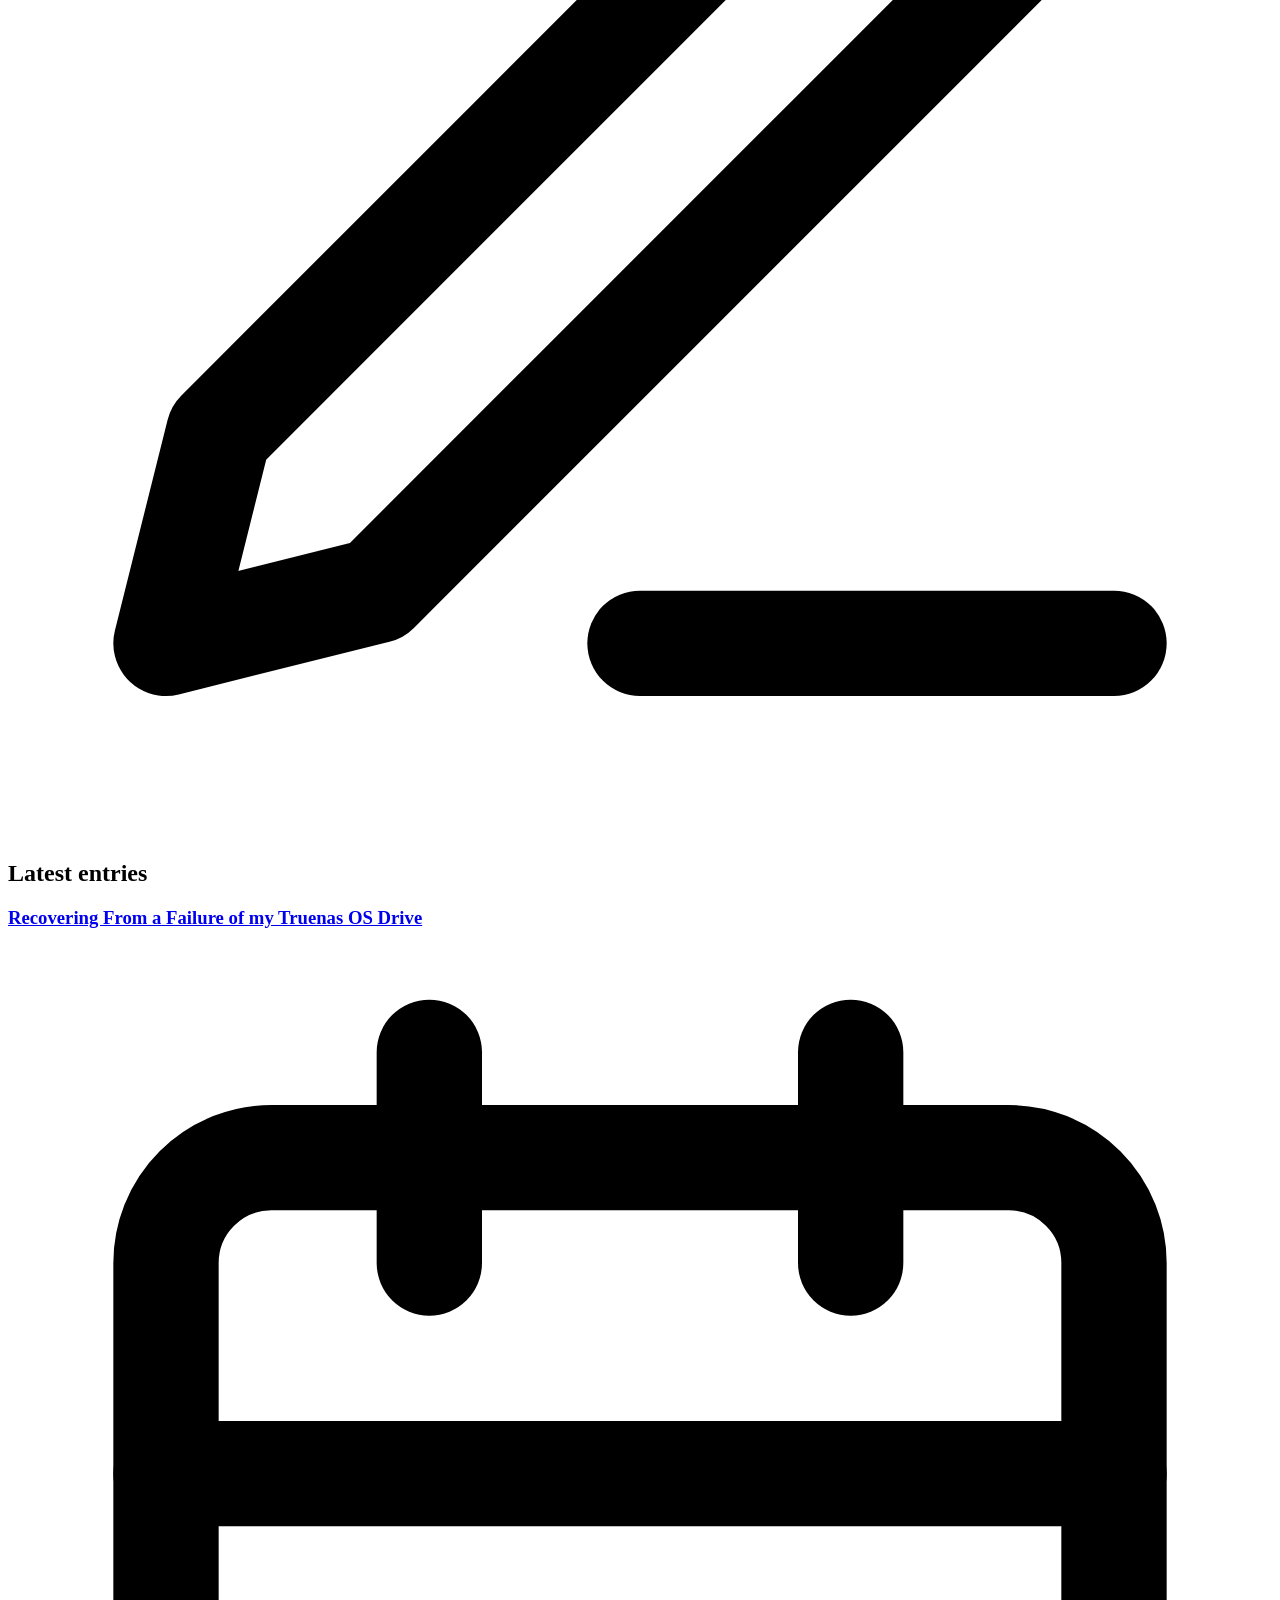
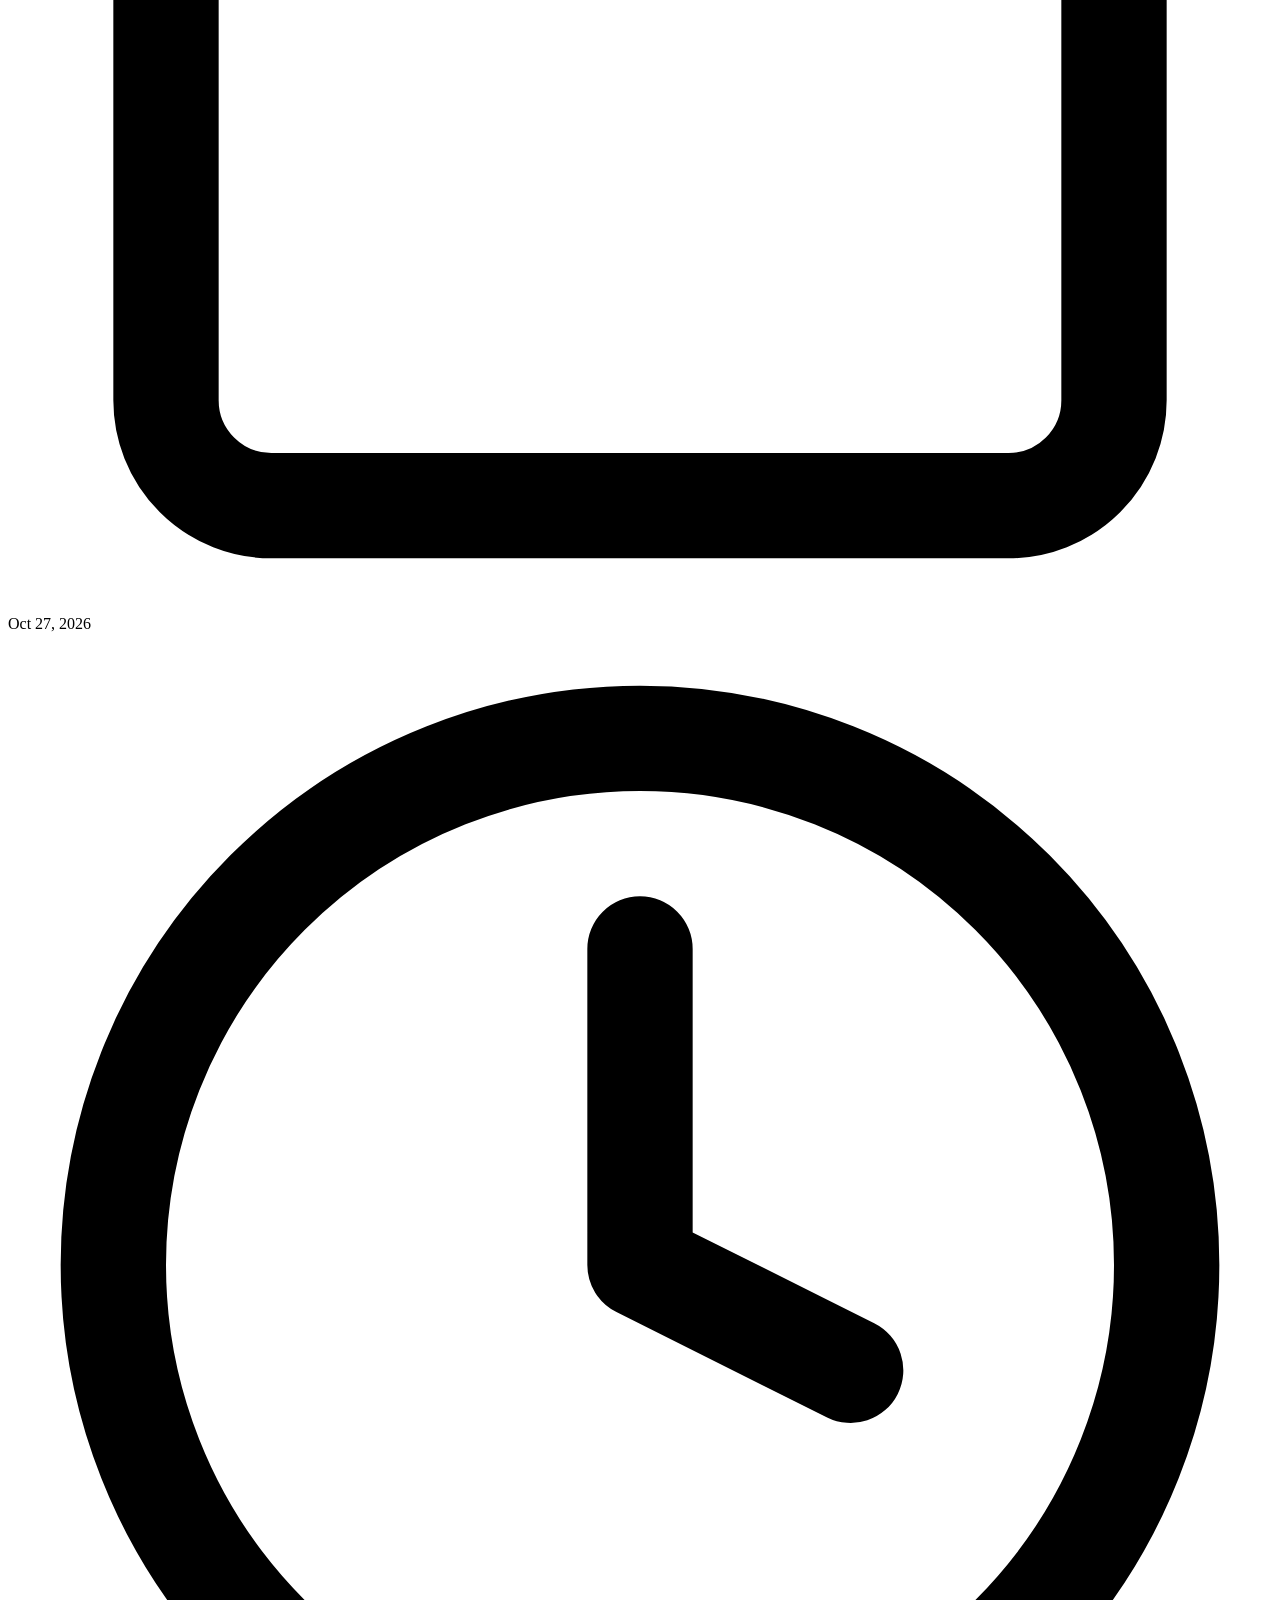
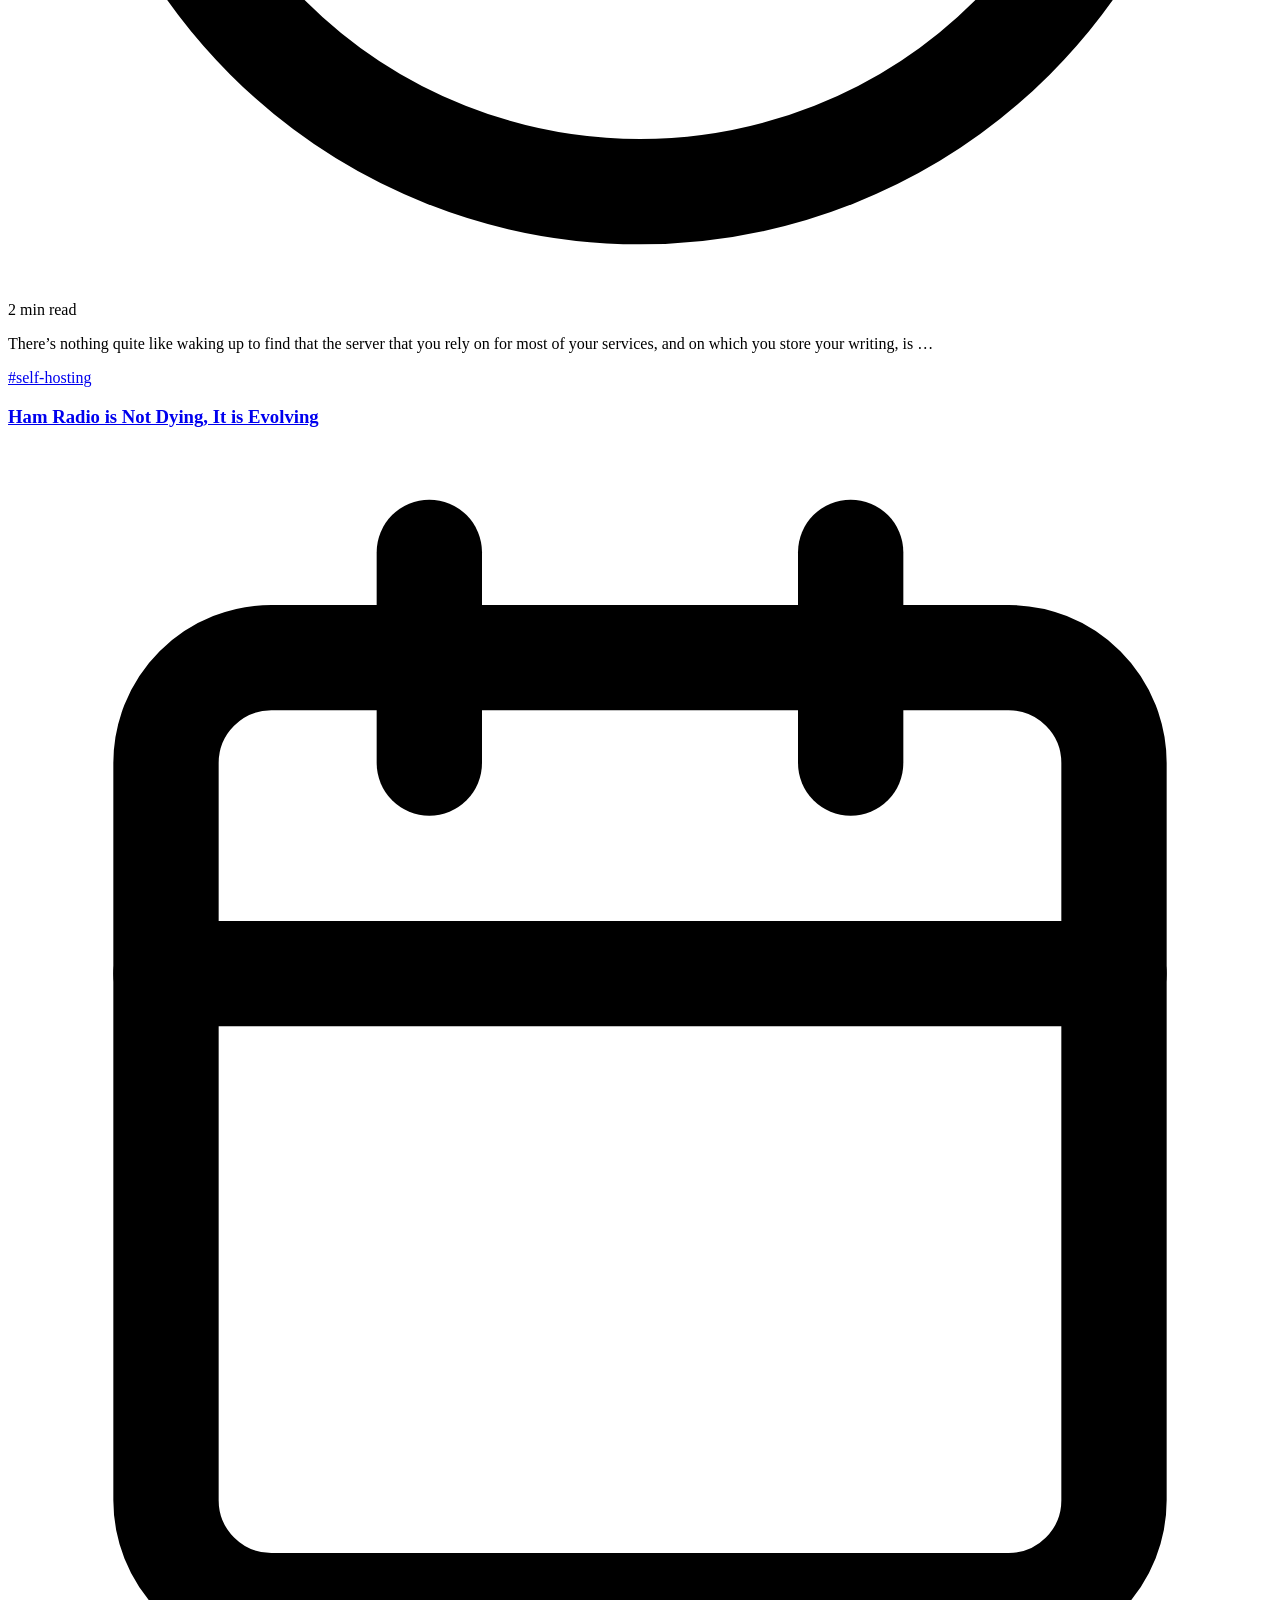
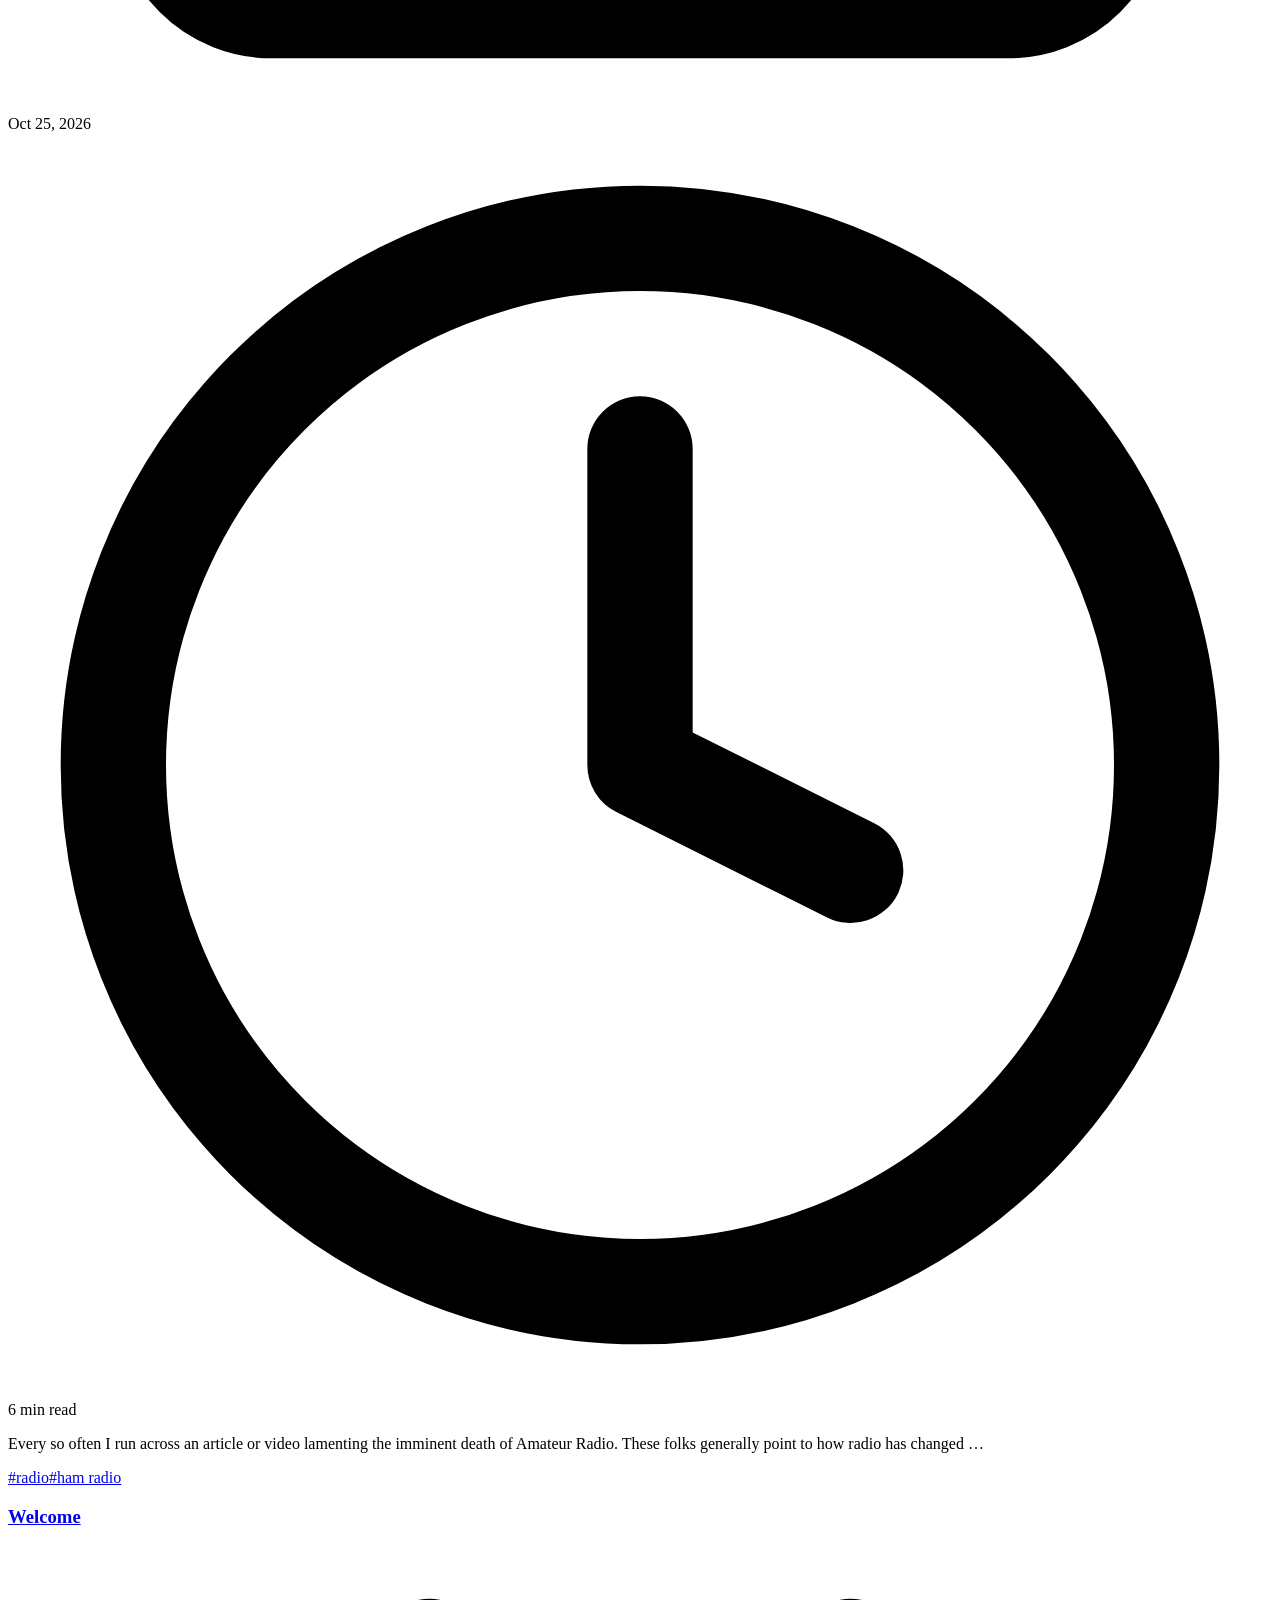
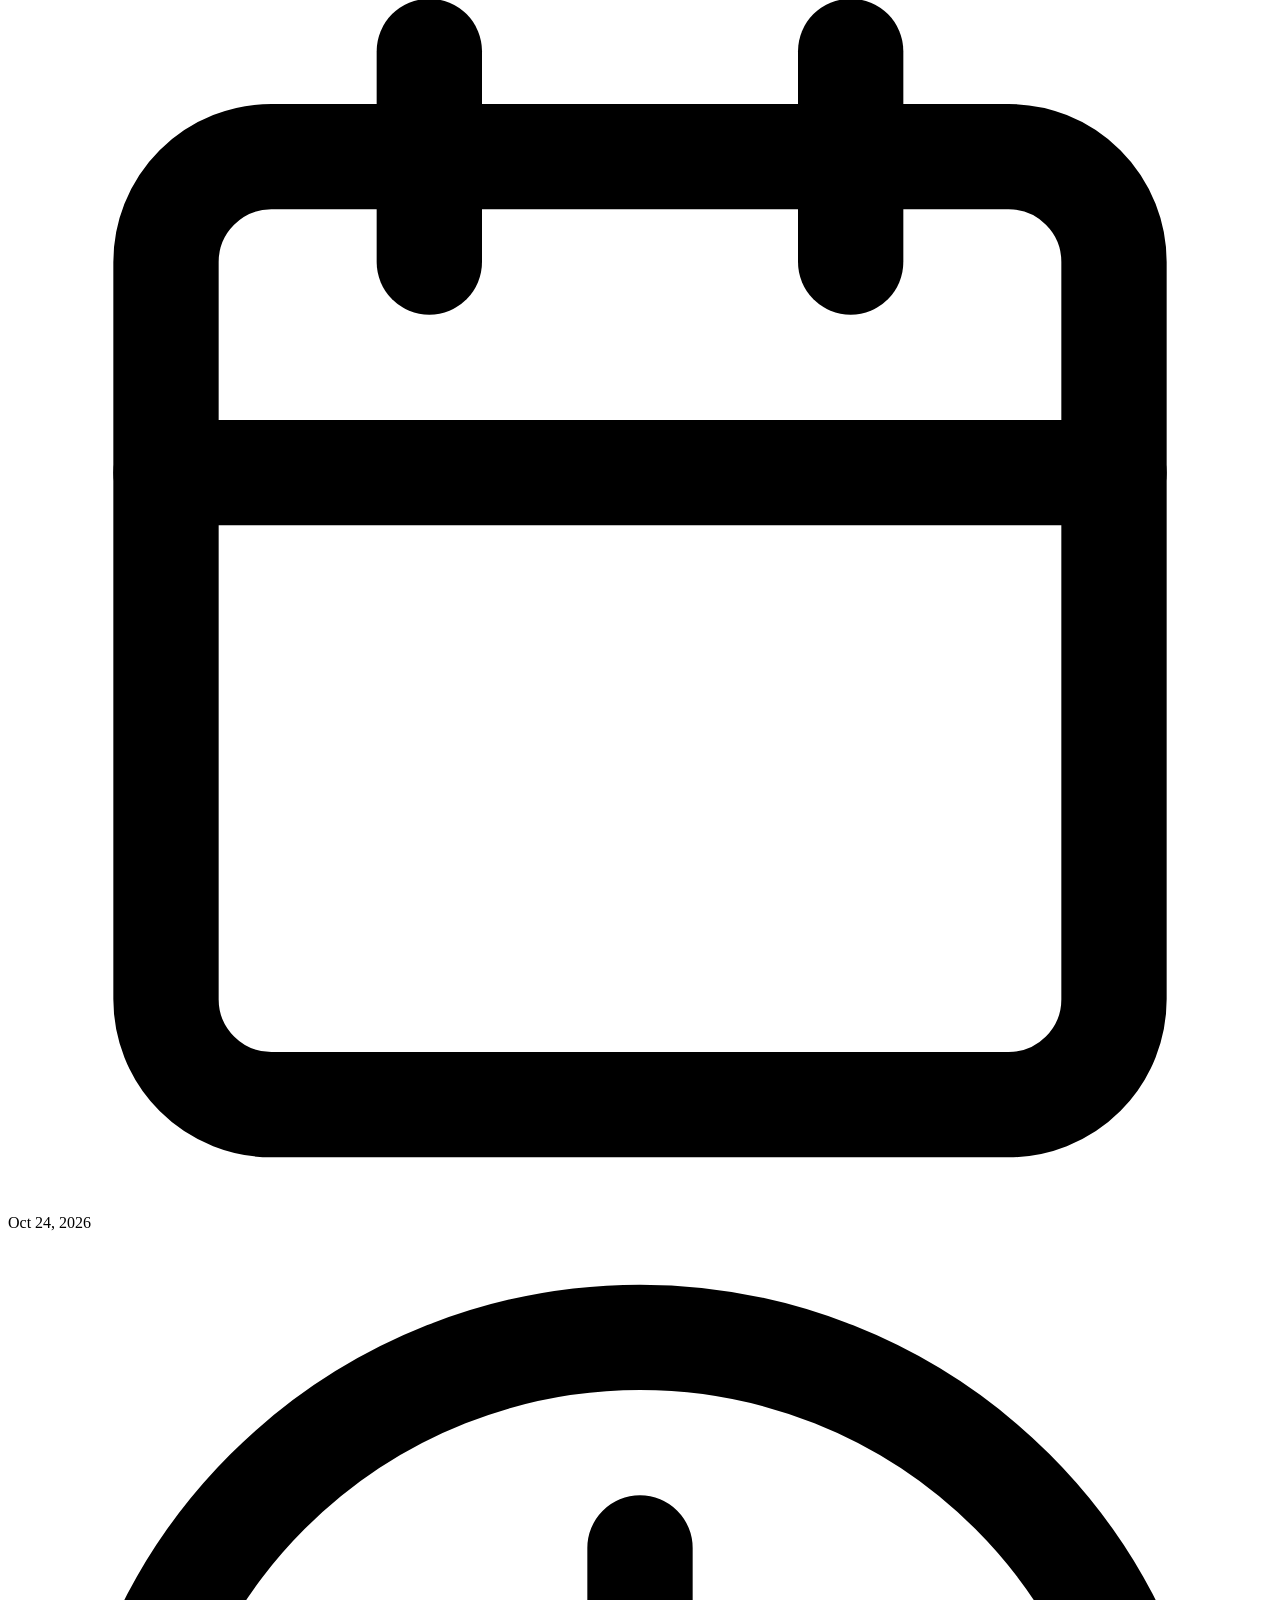
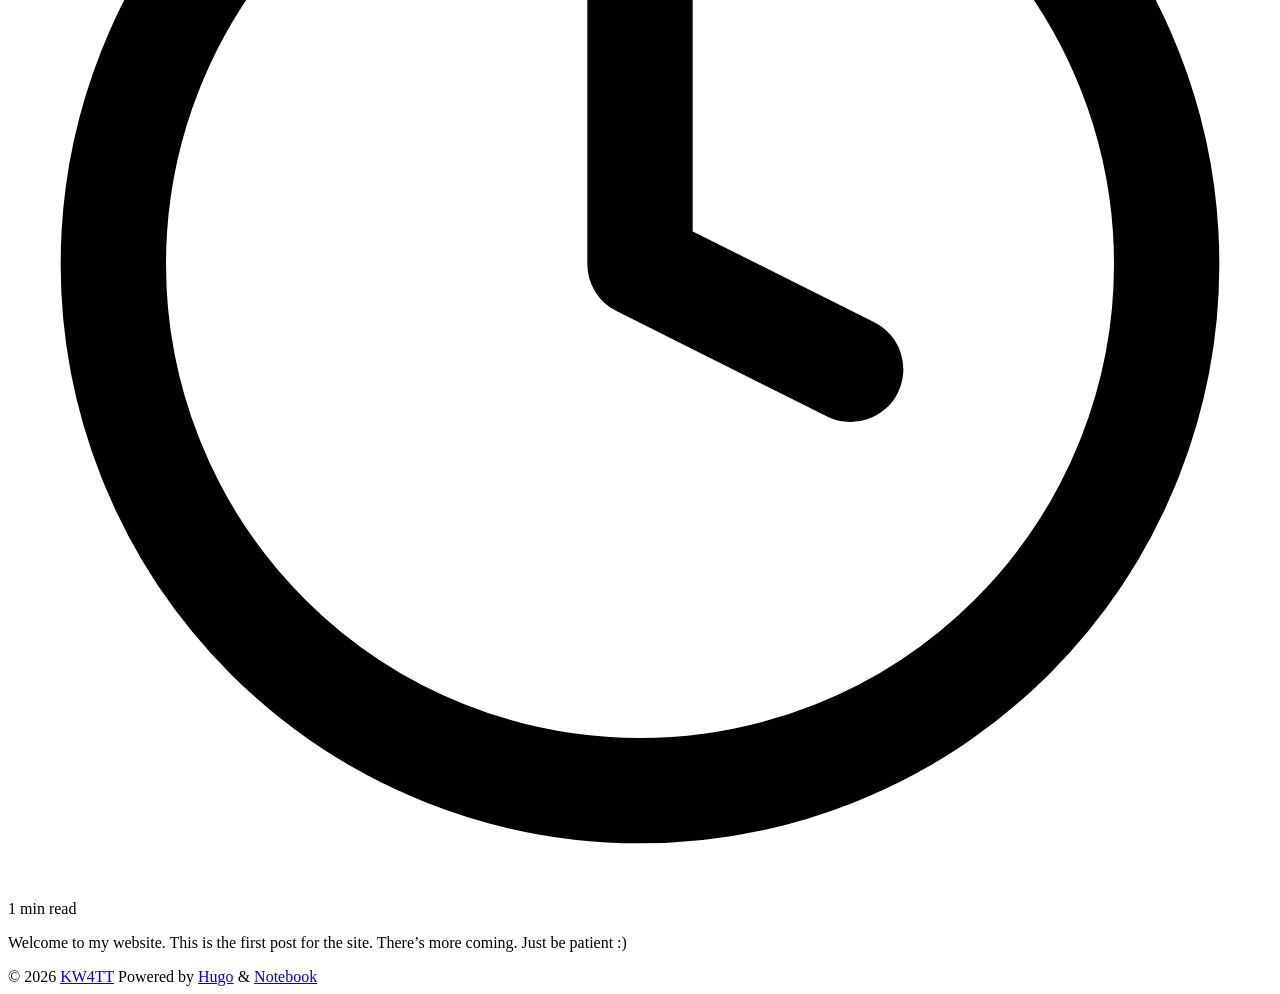
==== commit 1ee30e62: "corrected errors, added tags to both entries" ====
--- a/public/index.html
+++ b/public/index.html
@@ -72,6 +72,25 @@
   <div class="card-grid">
     
       <article class="post-card">
+  <a class="post-card__link" href="/posts/truenasfailed/">
+    <h3 class="post-card__title">Recovering From a Failure of my Truenas OS Drive</h3>
+  </a>
+  <div class="post-card__meta">
+    <span><svg class="icon icon--calendar" viewBox="0 0 24 24" fill="none" stroke="currentColor" stroke-width="2" stroke-linecap="round" stroke-linejoin="round" aria-hidden="true"><rect x="3" y="4" width="18" height="18" rx="2"/><line x1="16" y1="2" x2="16" y2="6"/><line x1="8" y1="2" x2="8" y2="6"/><line x1="3" y1="10" x2="21" y2="10"/></svg>
+Oct 27, 2026</span>
+    <span><svg class="icon icon--clock" viewBox="0 0 24 24" fill="none" stroke="currentColor" stroke-width="2" stroke-linecap="round" stroke-linejoin="round" aria-hidden="true"><circle cx="12" cy="12" r="10"/><polyline points="12 6 12 12 16 14"/></svg>
+2 min read</span>
+  </div>
+  <p class="post-card__summary">There&rsquo;s nothing quite like waking up to find that the server that you rely on for most of your services, and on which you store your writing, is …</p>
+  
+  <div class="post-card__tags">
+    <a class="chip" href="/tags/self-hosting/">#self-hosting</a>
+  </div>
+  
+</article>
+
+    
+      <article class="post-card">
   <a class="post-card__link" href="/posts/radiohobby/">
     <h3 class="post-card__title">Ham Radio is Not Dying, It is Evolving</h3>
   </a>
@@ -82,6 +101,10 @@
 6 min read</span>
   </div>
   <p class="post-card__summary">Every so often I run across an article or video lamenting the imminent death of Amateur Radio. These folks generally point to how radio has changed …</p>
+  
+  <div class="post-card__tags">
+    <a class="chip" href="/tags/radio/">#radio</a><a class="chip" href="/tags/ham-radio/">#ham radio</a>
+  </div>
   
 </article>
 
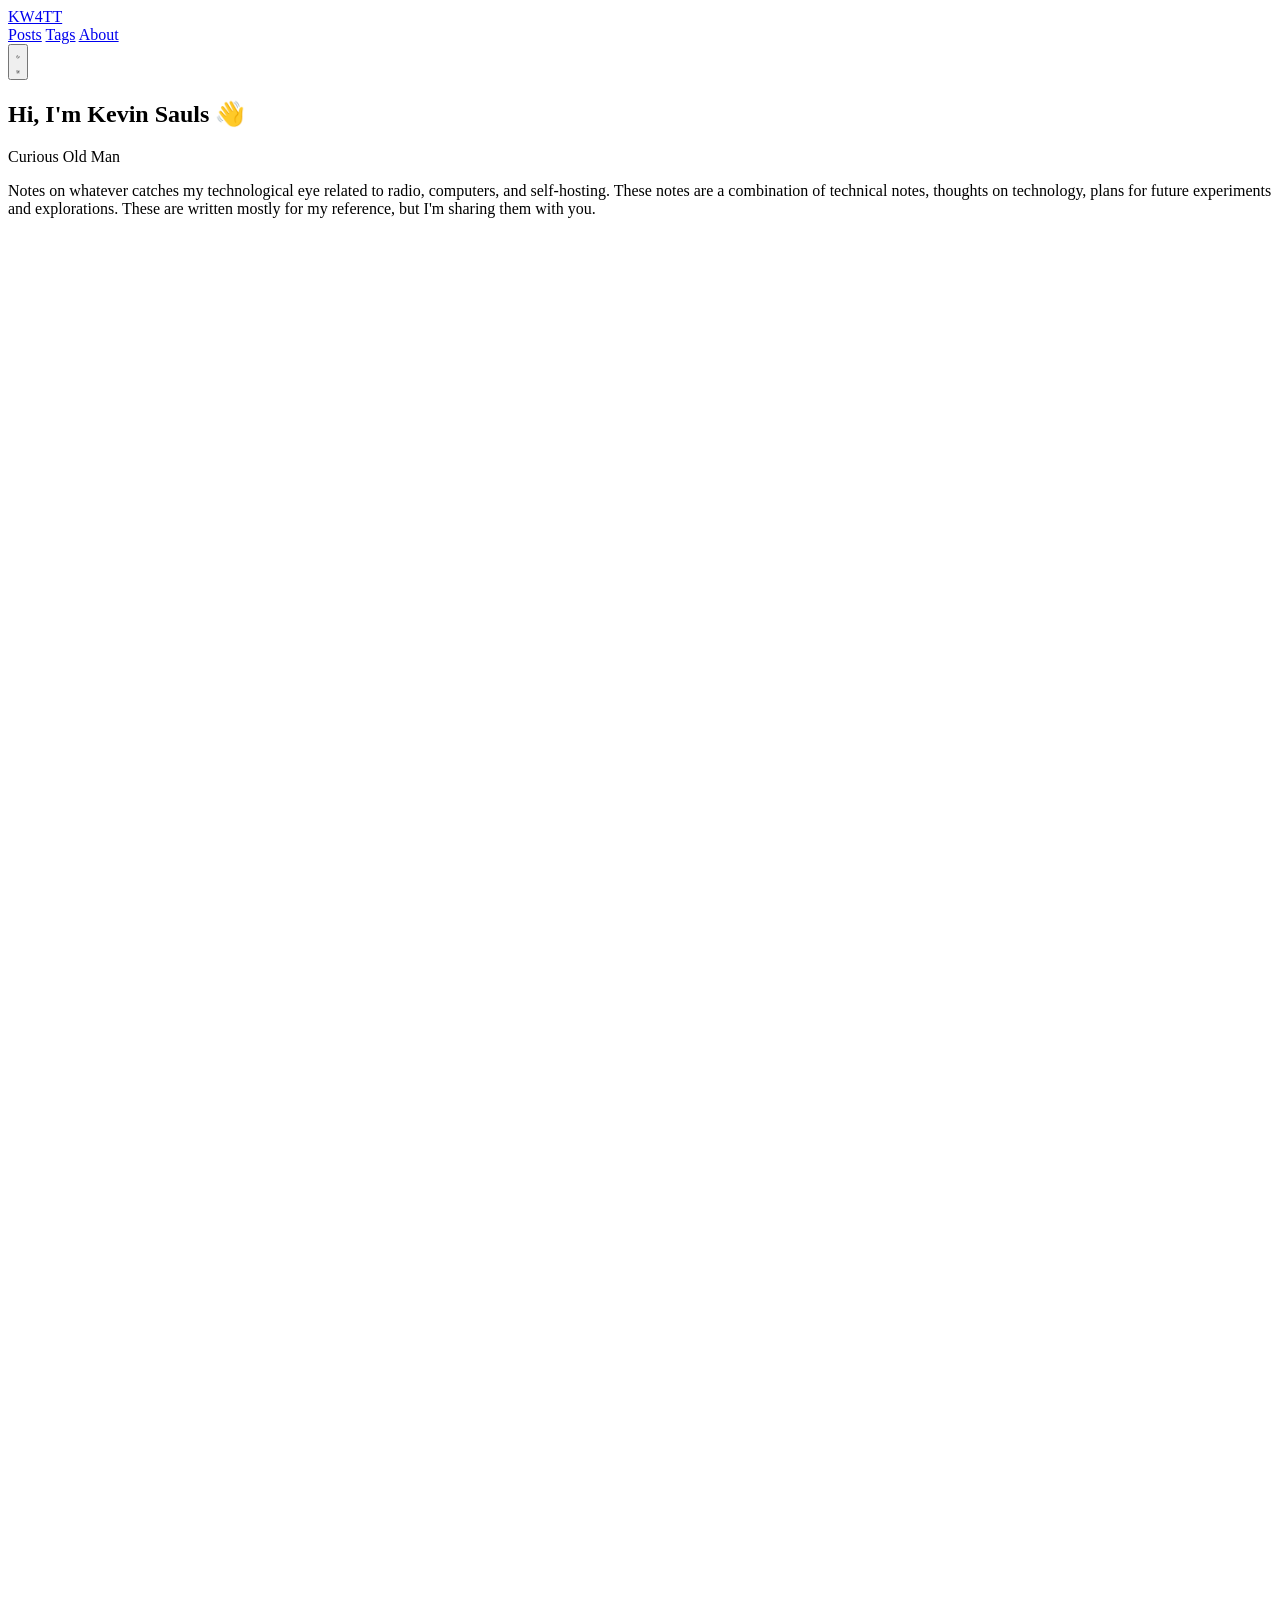
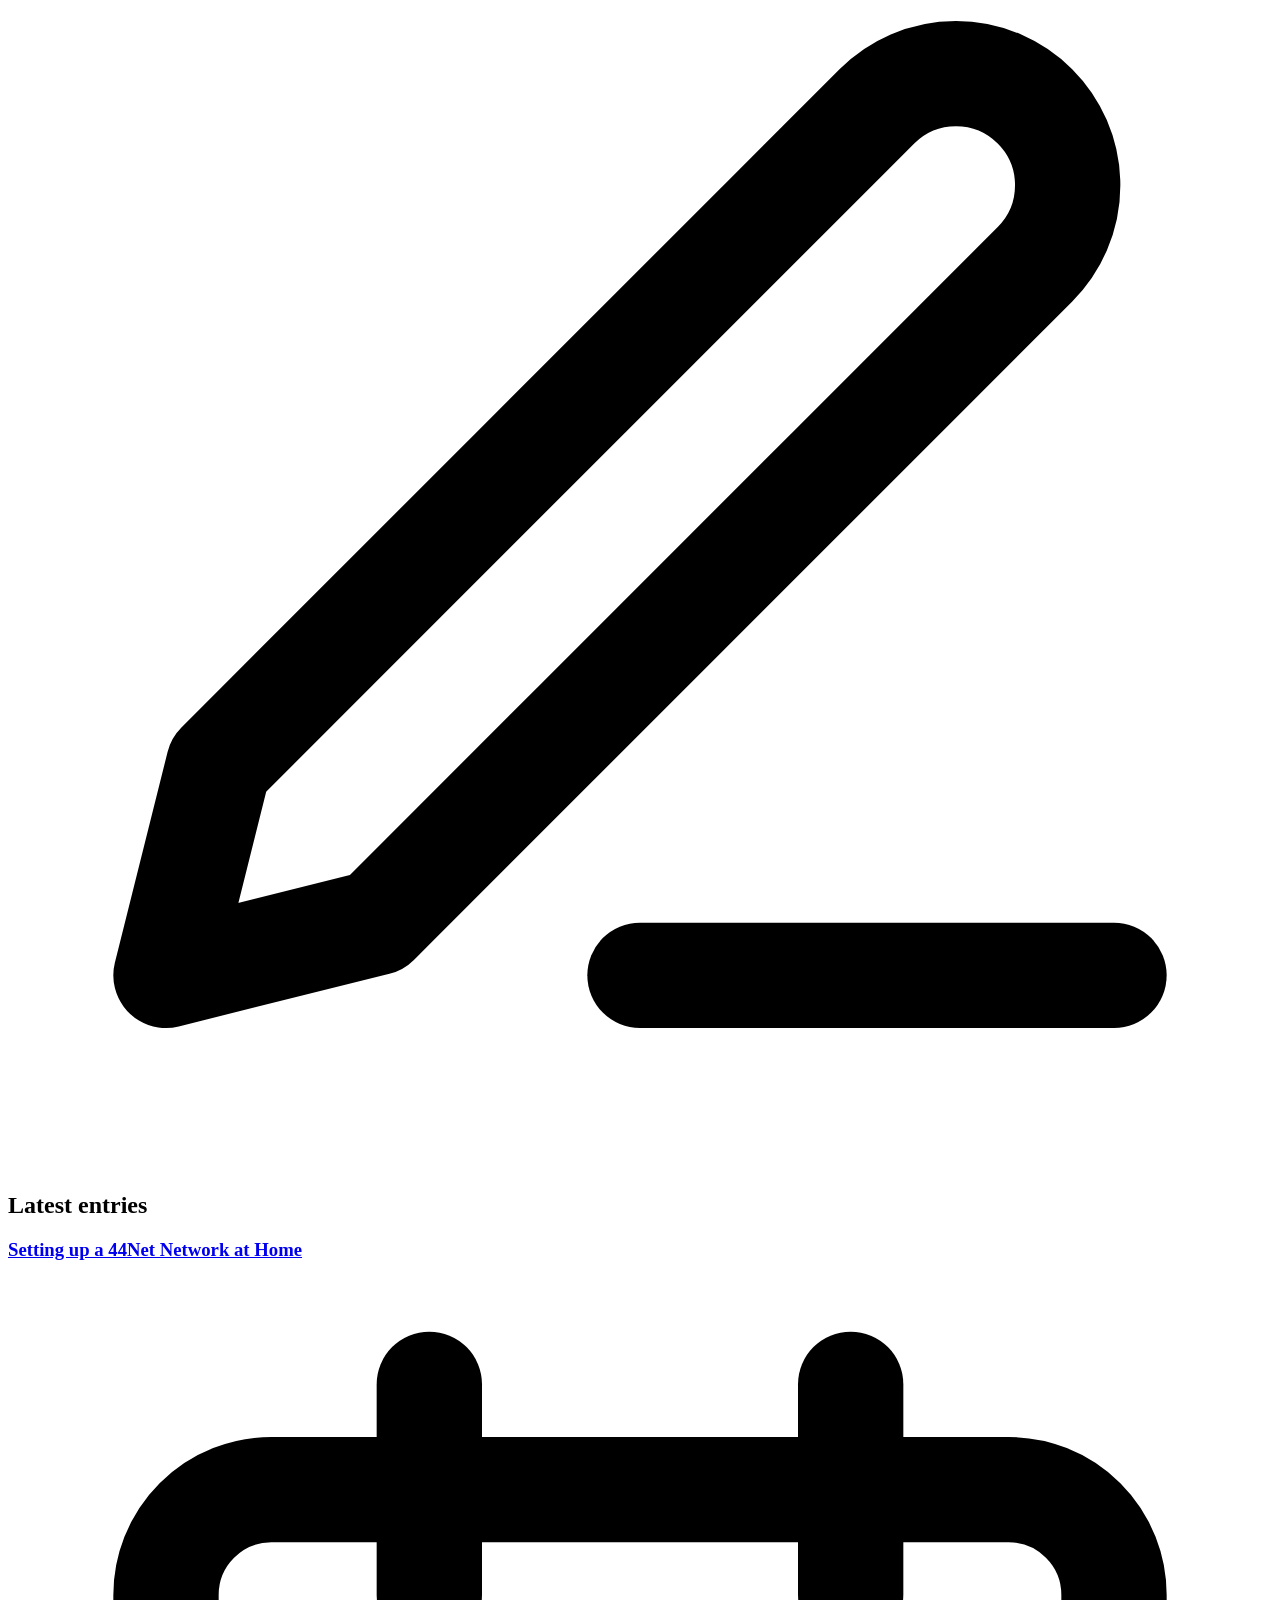
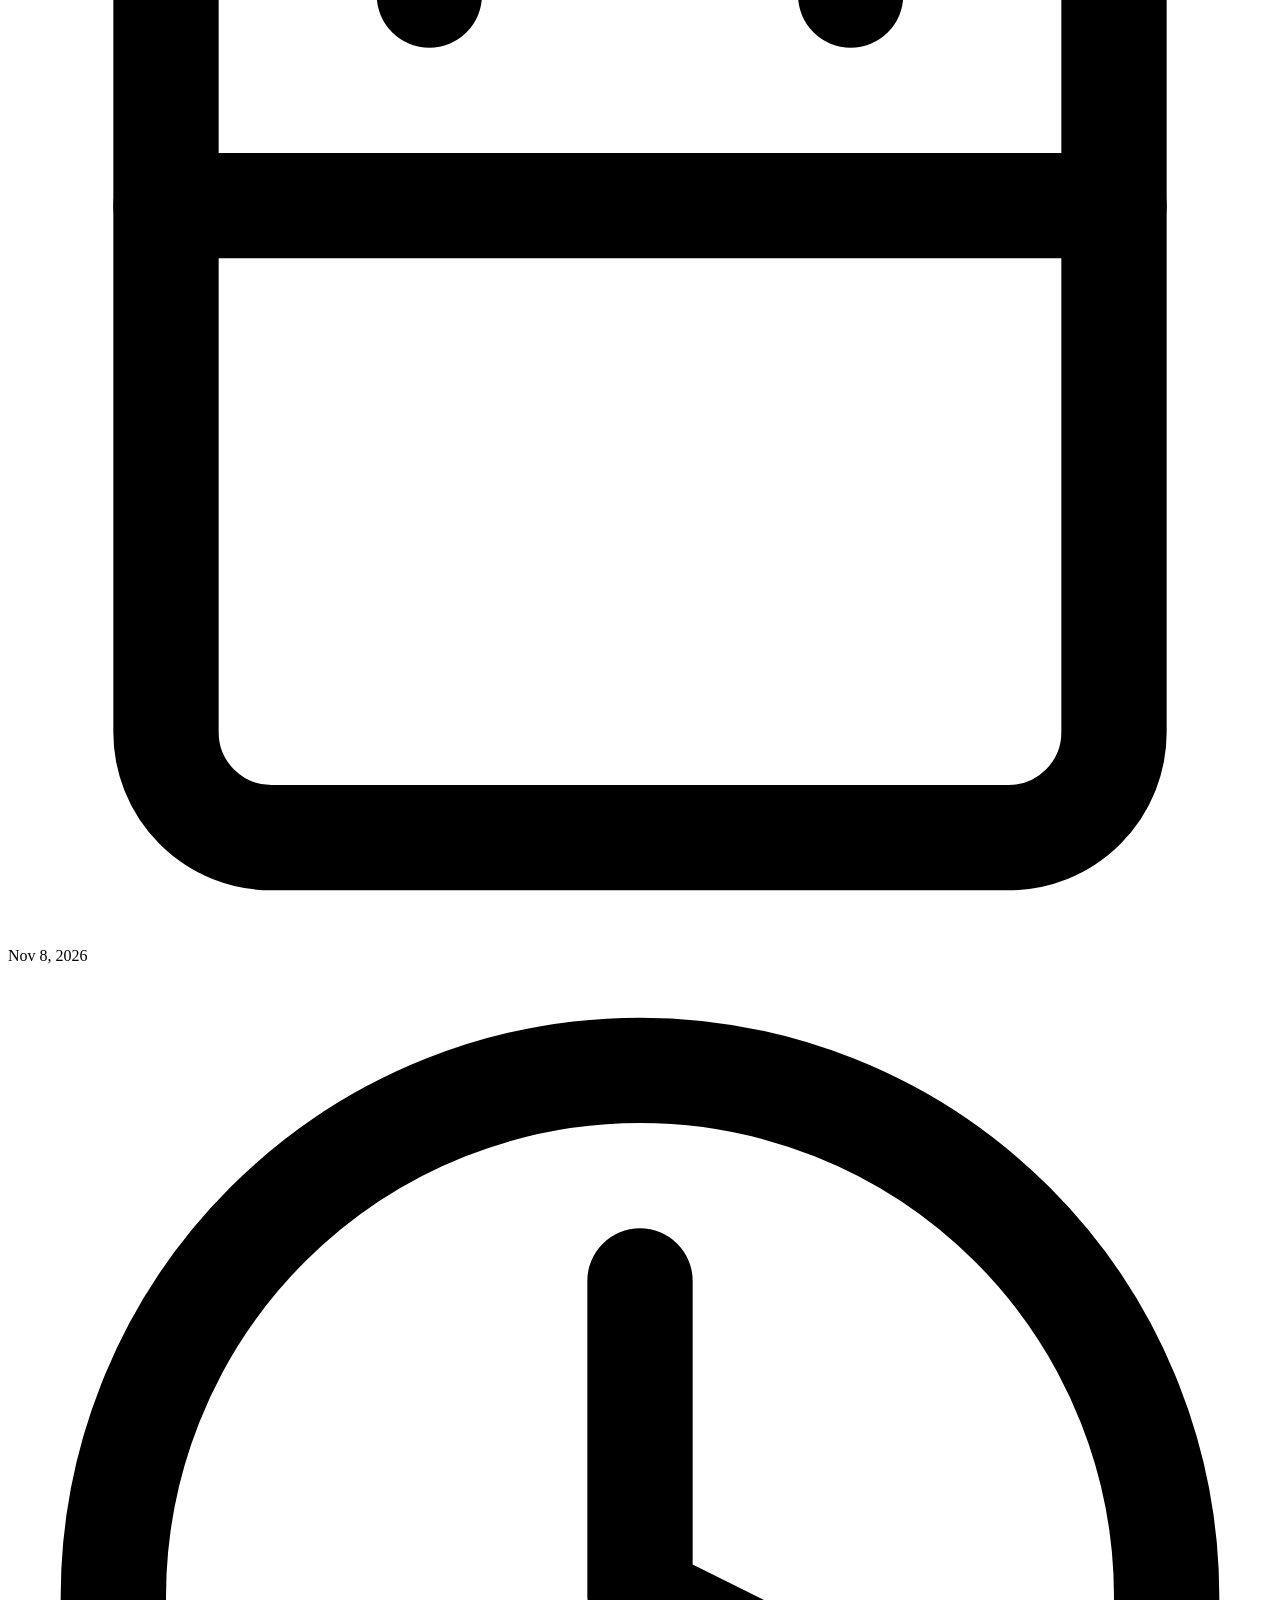
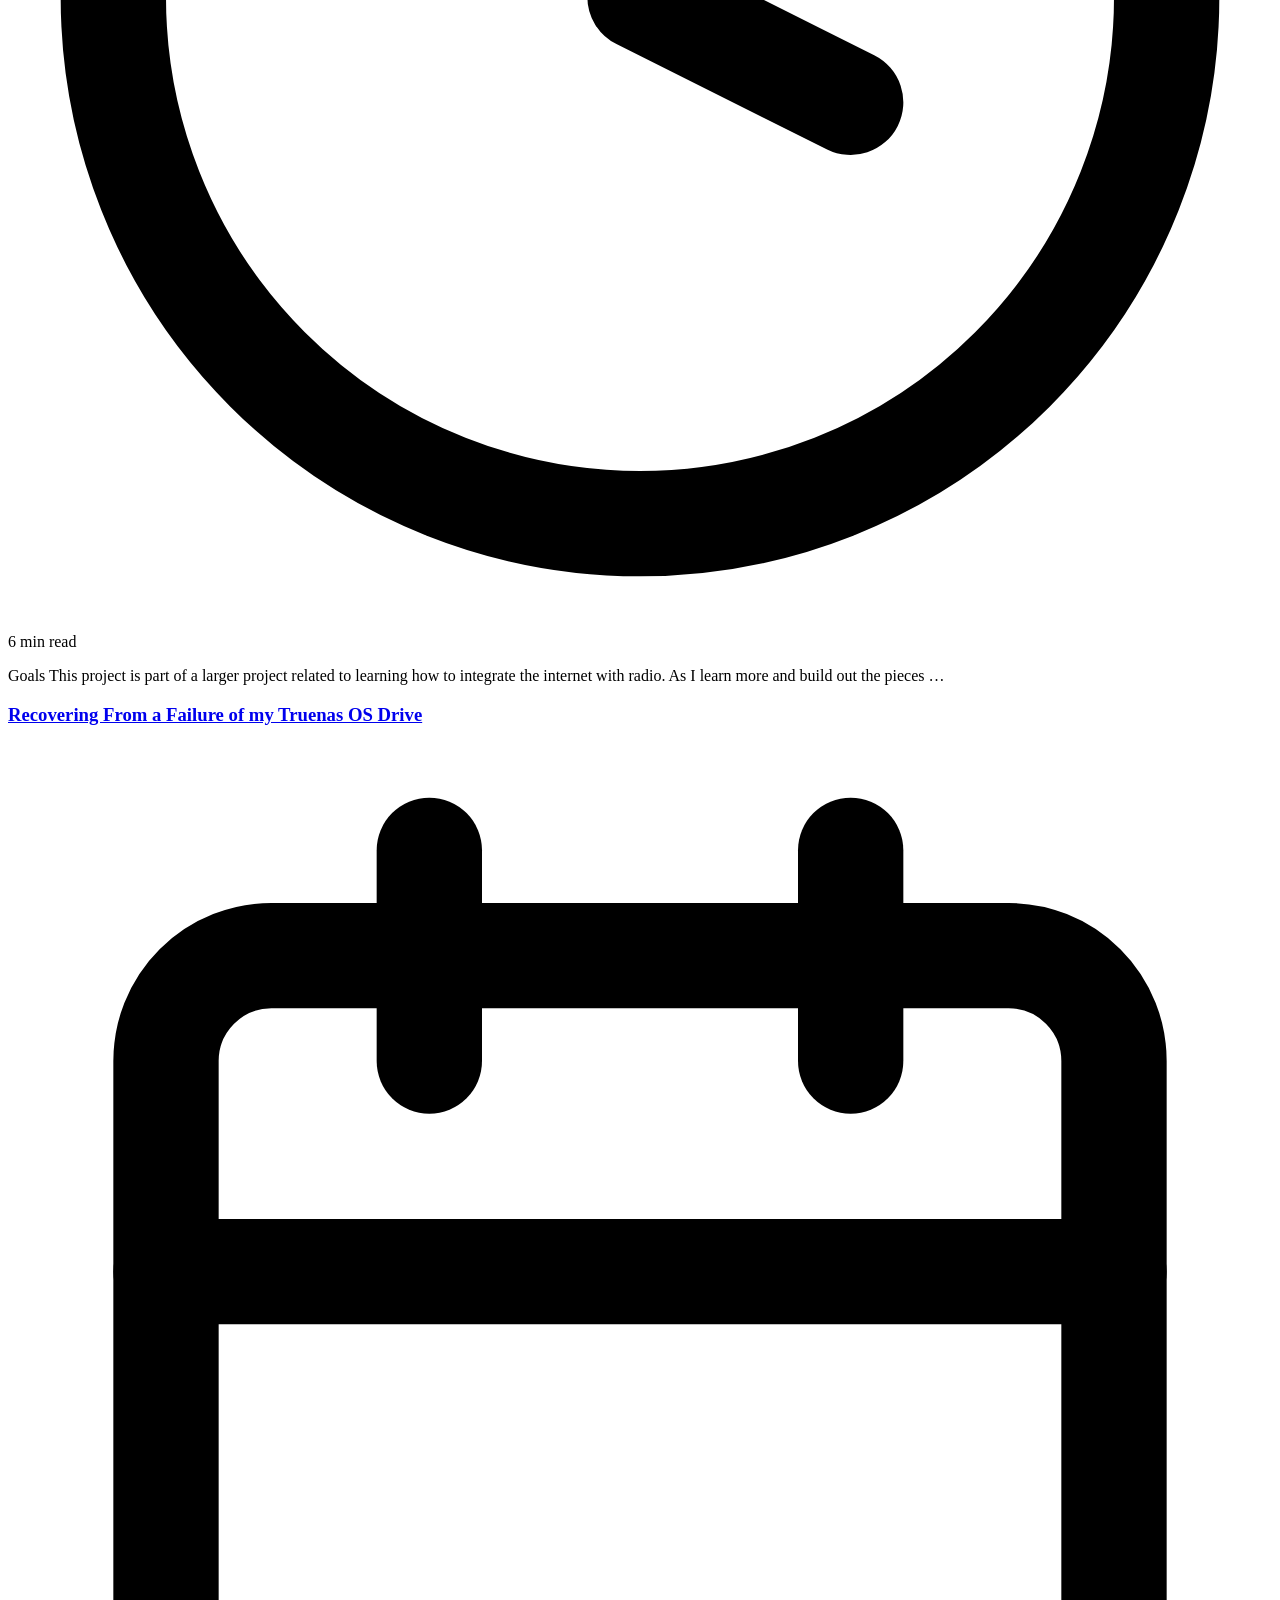
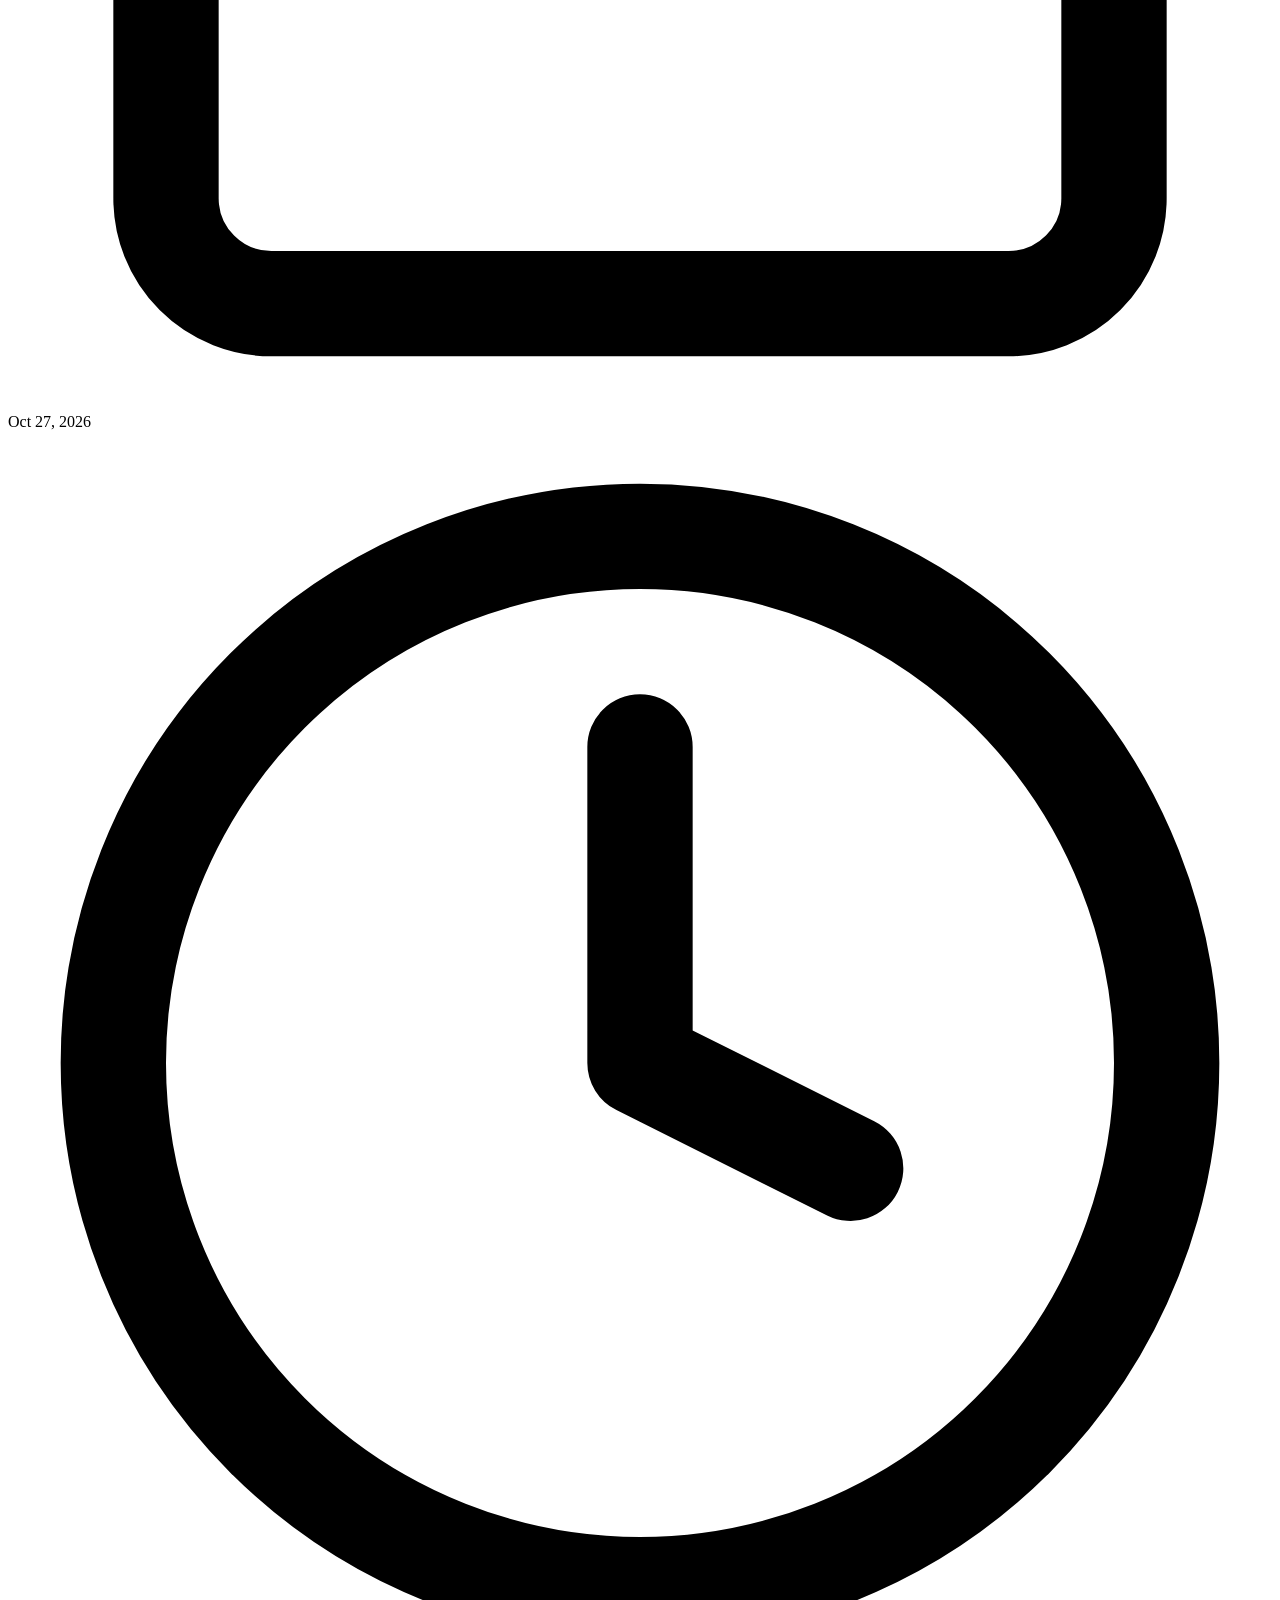
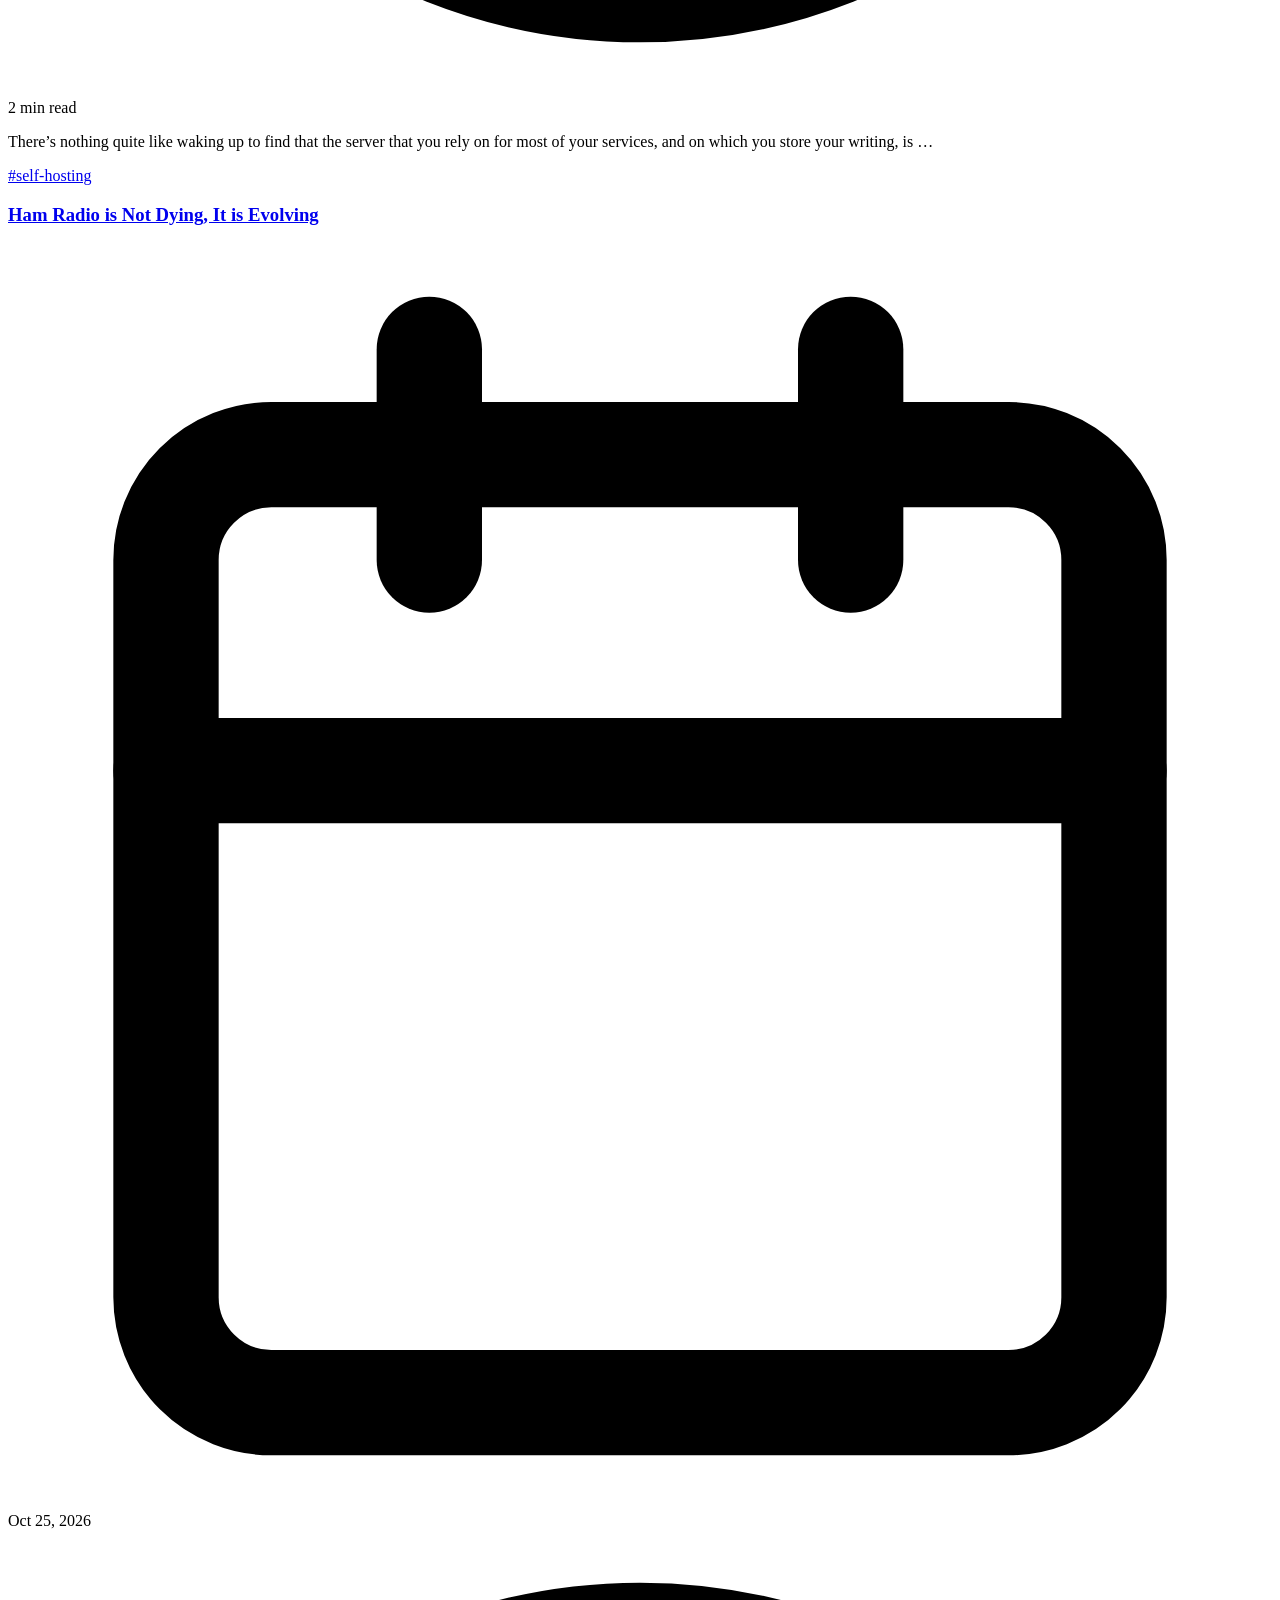
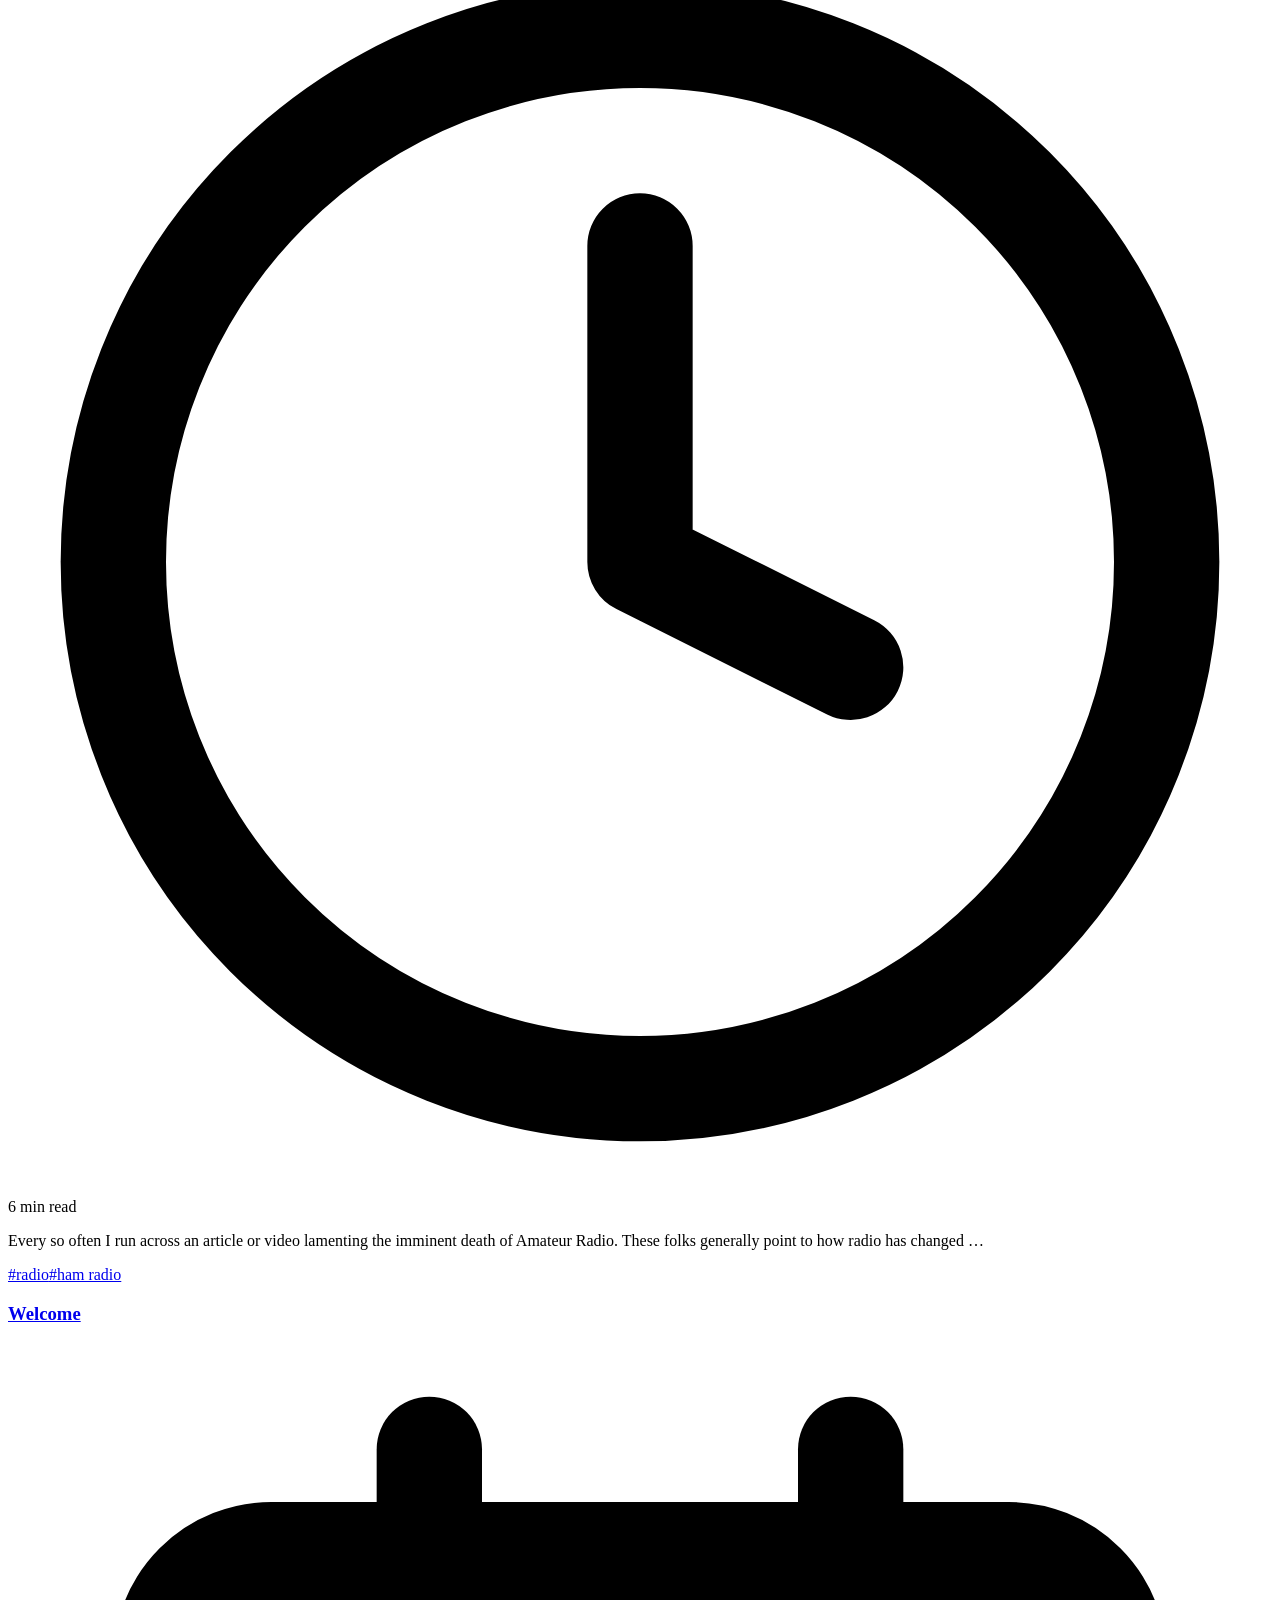
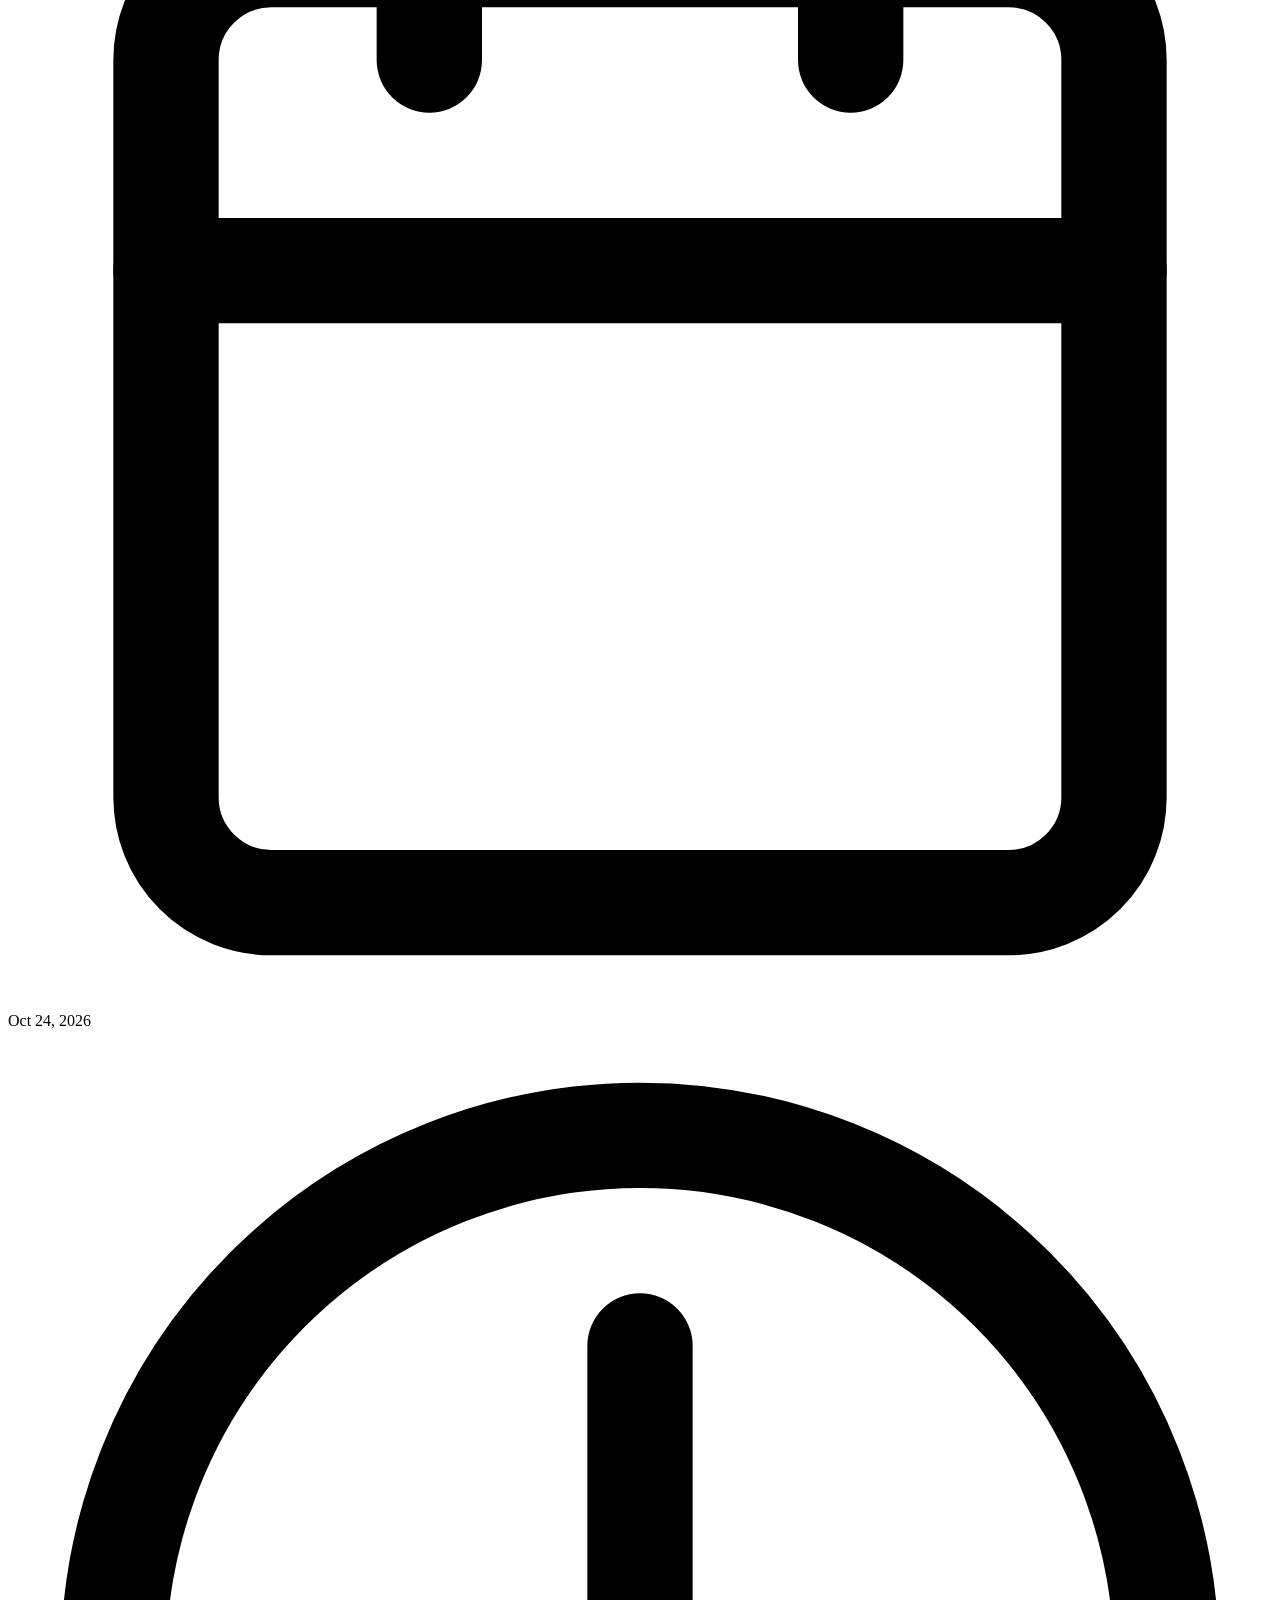
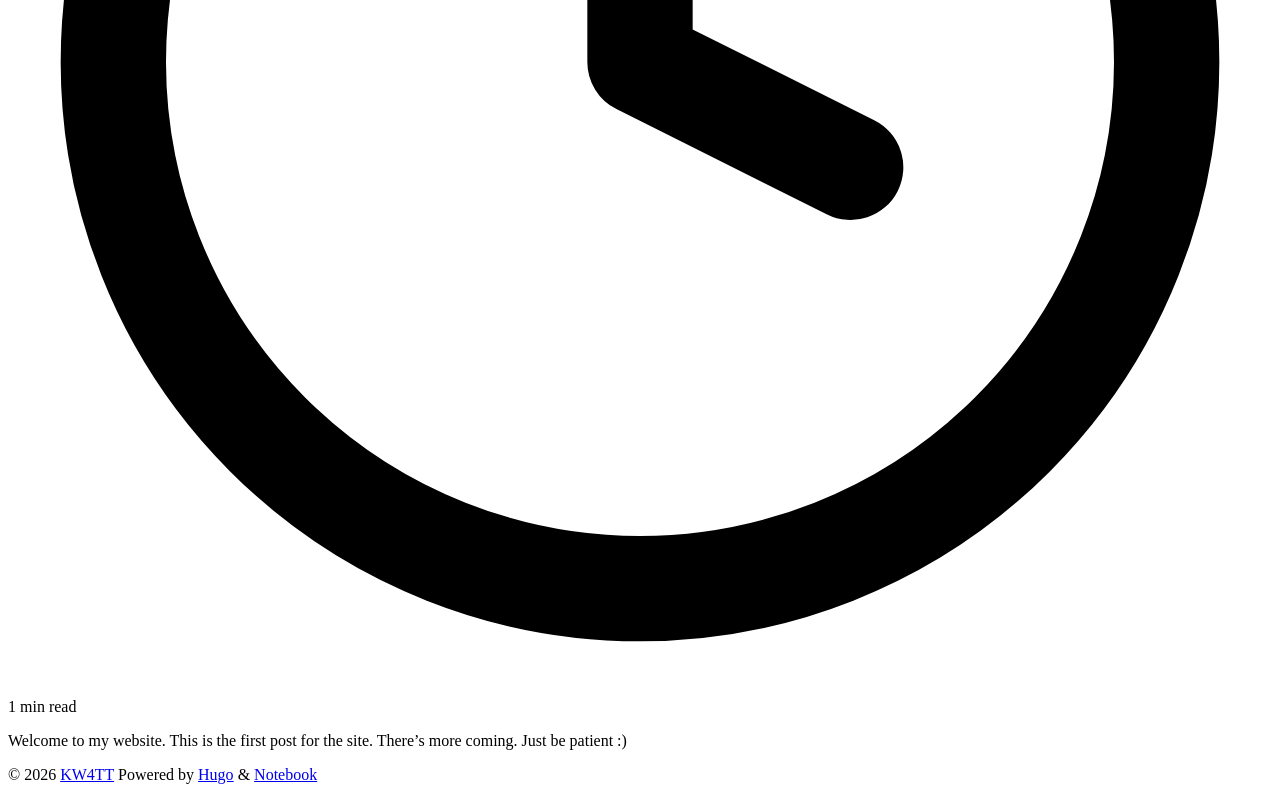
==== commit 038fabbf: "added 44net discussion" ====
--- a/public/index.html
+++ b/public/index.html
@@ -18,7 +18,7 @@
 <link rel="icon" href="/favicon.ico">
 
 
-<link rel="stylesheet" href="/css/notebook.min.23e375553c6d4d35fdb2b184216405fc422eaf1c88a4ac3a3f1e7b59e74ee858.css" integrity="sha256-I&#43;N1VTxtTTX9srGEIWQF/EIurxyIpKw6Px57WedO6Fg=">
+<link rel="stylesheet" href="/css/notebook.min.9661ee5fe00699b52837e4e2049f3b327b4c139f8324830927b2055c4cb32597.css" integrity="sha256-lmHuX&#43;AGmbUoN&#43;TiBJ87MntME5&#43;DJIMJJ7IFXEyzJZc=">
 
 
 
@@ -57,10 +57,7 @@
   <p class="intro-card__bio">Notes on whatever catches my technological eye related to radio, computers, and self-hosting.  These notes are a combination of technical notes, thoughts on technology, plans for future experiments and explorations.   These are written mostly for my reference, but I&#39;m sharing them with you.</p>
   <div class="intro-card__links">
     
-      <a href="https://github.com/your-handle" target="_blank" rel="noopener" aria-label="Github" title="Github"><svg class="icon icon--github" viewBox="0 0 24 24" fill="none" stroke="currentColor" stroke-width="2" stroke-linecap="round" stroke-linejoin="round" aria-hidden="true"><path d="M9 19c-5 1.5-5-2.5-7-3m14 6v-3.87a3.37 3.37 0 0 0-.94-2.61c3.14-.35 6.44-1.54 6.44-7A5.44 5.44 0 0 0 20 4.77 5.07 5.07 0 0 0 19.91 1S18.73.65 16 2.48a13.38 13.38 0 0 0-7 0C6.27.65 5.09 1 5.09 1A5.07 5.07 0 0 0 5 4.77a5.44 5.44 0 0 0-1.5 3.78c0 5.42 3.3 6.61 6.44 7A3.37 3.37 0 0 0 9 18.13V22"/></svg>
-</a>
-    
-      <a href="https://www.linkedin.com/in/your-handle/" target="_blank" rel="noopener" aria-label="Linkedin" title="Linkedin"><svg class="icon icon--linkedin" viewBox="0 0 24 24" fill="none" stroke="currentColor" stroke-width="2" stroke-linecap="round" stroke-linejoin="round" aria-hidden="true"><path d="M16 8a6 6 0 0 1 6 6v7h-4v-7a2 2 0 0 0-2-2 2 2 0 0 0-2 2v7h-4v-7a6 6 0 0 1 6-6z"/><rect x="2" y="9" width="4" height="12"/><circle cx="4" cy="4" r="2"/></svg>
+      <a href="" target="_blank" rel="noopener" aria-label="" title=""><svg class="icon icon--" viewBox="0 0 24 24" fill="none" stroke="currentColor" stroke-width="2" stroke-linecap="round" stroke-linejoin="round" aria-hidden="true"></svg>
 </a>
     
   </div>
@@ -70,6 +67,21 @@
   <h2 class="section-label"><svg class="icon icon--pencil" viewBox="0 0 24 24" fill="none" stroke="currentColor" stroke-width="2" stroke-linecap="round" stroke-linejoin="round" aria-hidden="true"><path d="M12 20h9"/><path d="M16.5 3.5a2.12 2.12 0 0 1 3 3L7 19l-4 1 1-4z"/></svg>
 <span>Latest entries</span></h2>
   <div class="card-grid">
+    
+      <article class="post-card">
+  <a class="post-card__link" href="/posts/44net/">
+    <h3 class="post-card__title">Setting up a 44Net Network at Home</h3>
+  </a>
+  <div class="post-card__meta">
+    <span><svg class="icon icon--calendar" viewBox="0 0 24 24" fill="none" stroke="currentColor" stroke-width="2" stroke-linecap="round" stroke-linejoin="round" aria-hidden="true"><rect x="3" y="4" width="18" height="18" rx="2"/><line x1="16" y1="2" x2="16" y2="6"/><line x1="8" y1="2" x2="8" y2="6"/><line x1="3" y1="10" x2="21" y2="10"/></svg>
+Nov 8, 2026</span>
+    <span><svg class="icon icon--clock" viewBox="0 0 24 24" fill="none" stroke="currentColor" stroke-width="2" stroke-linecap="round" stroke-linejoin="round" aria-hidden="true"><circle cx="12" cy="12" r="10"/><polyline points="12 6 12 12 16 14"/></svg>
+6 min read</span>
+  </div>
+  <p class="post-card__summary">Goals This project is part of a larger project related to learning how to integrate the internet with radio. As I learn more and build out the pieces …</p>
+  
+</article>
+
     
       <article class="post-card">
   <a class="post-card__link" href="/posts/truenasfailed/">
